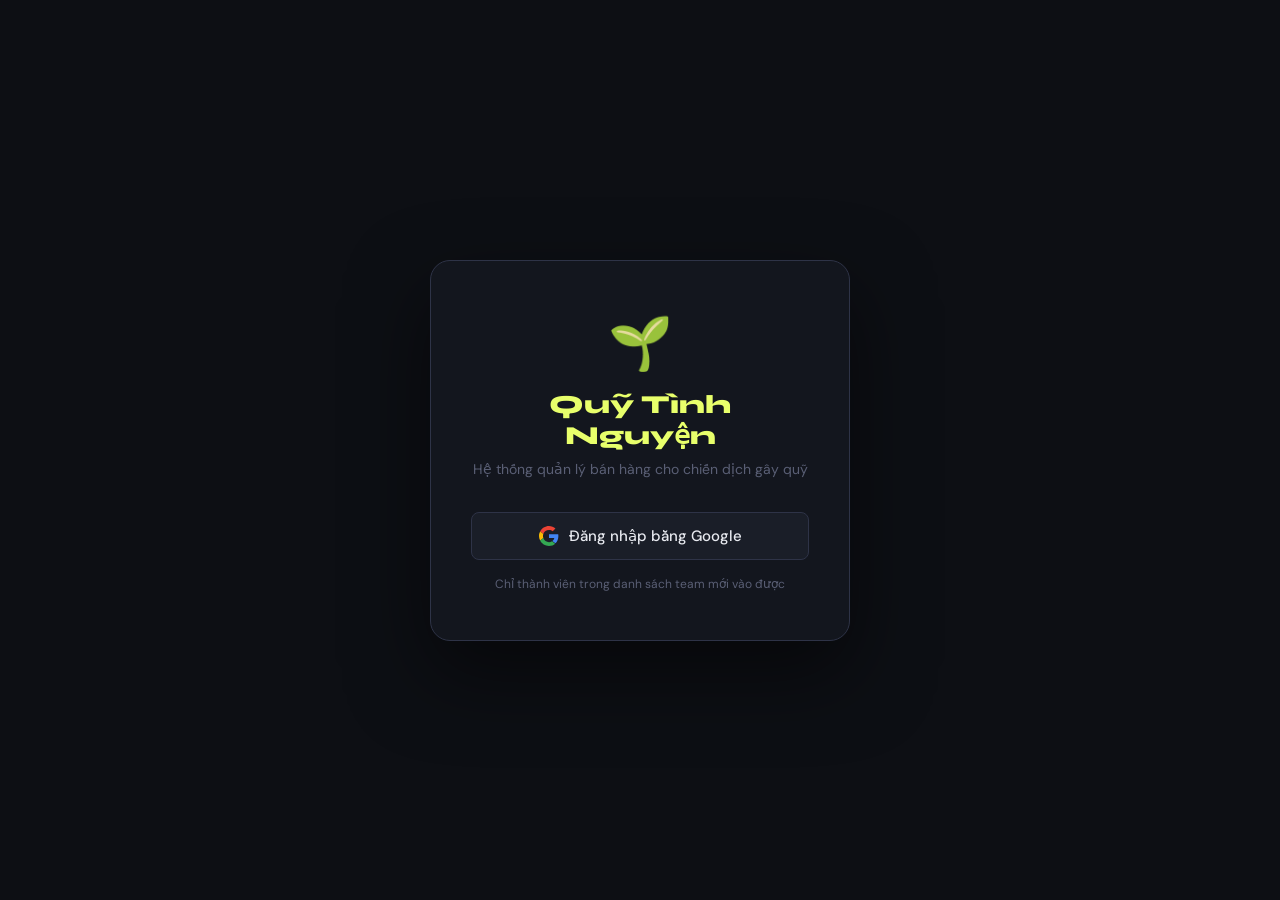
==== index.html @ 69cdc122 "Add files via upload" ====
<!DOCTYPE html>
<html lang="vi">
<head>
  <meta charset="UTF-8" />
  <meta name="viewport" content="width=device-width, initial-scale=1.0" />
  <title>Quỹ Tình Nguyện — Quản Lý Bán Hàng</title>
  <link rel="preconnect" href="https://fonts.googleapis.com" />
  <link href="https://fonts.googleapis.com/css2?family=Syne:wght@400;600;700;800&family=DM+Sans:ital,wght@0,300;0,400;0,500;1,300&display=swap" rel="stylesheet" />
  <script src="https://cdn.jsdelivr.net/npm/chart.js@4.4.0/dist/chart.umd.min.js"></script>
  <script src="https://cdnjs.cloudflare.com/ajax/libs/xlsx/0.18.5/xlsx.full.min.js"></script>

  <!-- Firebase SDKs -->
  <script type="module">
    import { initializeApp }                          from "https://www.gstatic.com/firebasejs/10.12.0/firebase-app.js";
    import { getAuth, GoogleAuthProvider, signInWithPopup, signOut, onAuthStateChanged }
                                                      from "https://www.gstatic.com/firebasejs/10.12.0/firebase-auth.js";
    import { getDatabase, ref, push, set, remove, onValue, off, get }
                                                      from "https://www.gstatic.com/firebasejs/10.12.0/firebase-database.js";
    window.__fbModules = { initializeApp, getAuth, GoogleAuthProvider, signInWithPopup, signOut, onAuthStateChanged, getDatabase, ref, push, set, remove, onValue, off, get };
  </script>

  <link rel="stylesheet" href="style.css" />
</head>
<body>

<!-- ══ LOGIN SCREEN ══════════════════════════════ -->
<div id="loginScreen" class="login-screen">
  <div class="login-card">
    <div class="login-brand">🌱</div>
    <h1 class="login-title">Quỹ Tình Nguyện</h1>
    <p class="login-sub">Hệ thống quản lý bán hàng cho chiến dịch gây quỹ</p>
    <div class="login-setup-warn" id="setupWarn" style="display:none">
      ⚠️ Chưa cấu hình Firebase. Xem file <code>app.js</code> và điền thông tin Firebase của bạn.
    </div>
    <button class="btn-google" id="loginBtn">
      <svg width="20" height="20" viewBox="0 0 48 48"><path fill="#EA4335" d="M24 9.5c3.5 0 6.5 1.2 8.9 3.2l6.6-6.6C35.4 2.5 30 0 24 0 14.6 0 6.6 5.4 2.7 13.3l7.7 6C12.3 13 17.7 9.5 24 9.5z"/><path fill="#4285F4" d="M46.5 24.5c0-1.6-.1-3.1-.4-4.5H24v8.5h12.7c-.6 3-2.3 5.5-4.8 7.2l7.5 5.8c4.4-4 7.1-10 7.1-17z"/><path fill="#FBBC05" d="M10.4 28.7A14.6 14.6 0 0 1 9.5 24c0-1.6.3-3.2.8-4.7l-7.7-6A23.9 23.9 0 0 0 0 24c0 3.9.9 7.5 2.7 10.7l7.7-6z"/><path fill="#34A853" d="M24 48c6 0 11-2 14.7-5.4l-7.5-5.8c-2 1.4-4.6 2.2-7.2 2.2-6.3 0-11.6-4.3-13.5-10l-7.7 6C6.5 42.5 14.6 48 24 48z"/></svg>
      Đăng nhập bằng Google
    </button>
    <p class="login-note">Chỉ thành viên trong danh sách team mới vào được</p>
  </div>
</div>

<!-- ══ NAME VERIFY SCREEN ════════════════════════ -->
<div id="verifyScreen" class="login-screen" style="display:none">
  <div class="login-card">
    <div class="login-brand">👋</div>
    <h1 class="login-title">Xin chào!</h1>
    <p class="login-sub" id="verifyGreet">Bạn đã đăng nhập Google thành công.<br/>Vui lòng nhập tên thành viên để xác nhận.</p>

    <div class="verify-input-wrap">
      <input type="text" id="verifyNameInput" placeholder="Nhập tên của bạn trong team..." autocomplete="off" />
      <div class="verify-error" id="verifyError" style="display:none">
        ❌ Tên không có trong danh sách. Liên hệ admin để được thêm vào!
      </div>
    </div>

    <button class="btn-primary" style="width:100%;padding:13px;font-size:15px;margin-top:4px" id="verifyBtn">
      Xác nhận →
    </button>
    <button class="btn-ghost" style="width:100%;margin-top:8px" id="verifyLogoutBtn">
      ← Đăng xuất & dùng tài khoản khác
    </button>
  </div>
</div>

<!-- ══ APP (hidden until logged in) ═════════════ -->
<div id="appShell" style="display:none">

<!-- SIDEBAR -->
<aside class="sidebar" id="sidebar">
  <div class="sidebar-brand">
    <div class="brand-icon">🌱</div>
    <div>
      <div class="brand-title">Quỹ Tình Nguyện</div>
      <div class="brand-sub">Sales Dashboard</div>
    </div>
  </div>

  <nav class="sidebar-nav">
    <a href="#" class="nav-item active" data-page="dashboard"><span class="nav-icon">◈</span> Tổng Quan</a>
    <a href="#" class="nav-item" data-page="sales"><span class="nav-icon">◉</span> Nhập Doanh Thu</a>
    <a href="#" class="nav-item" data-page="products"><span class="nav-icon">◇</span> Sản Phẩm & Giá</a>
    <a href="#" class="nav-item" data-page="history"><span class="nav-icon">◎</span> Lịch Sử Bán Hàng</a>
    <a href="#" class="nav-item" data-page="report"><span class="nav-icon">◆</span> Báo Cáo & Xuất File</a>
  </nav>

  <div class="sidebar-goal">
    <div class="goal-label">Tiến độ mục tiêu</div>
    <div class="goal-bar-wrap"><div class="goal-bar" id="goalBar"></div></div>
    <div class="goal-numbers">
      <span id="goalCurrent">0đ</span>
      <span id="goalTarget">/ Chưa đặt</span>
    </div>
    <button class="goal-set-btn" id="openGoalModal">⚙ Đặt mục tiêu</button>
  </div>

  <div class="sidebar-user" id="sidebarUser">
    <img class="user-avatar" id="userAvatar" src="" alt="" />
    <div class="user-info">
      <div class="user-name" id="userName">—</div>
      <div class="user-email" id="userEmail">—</div>
    </div>
    <button class="btn-logout" id="logoutBtn" title="Đăng xuất">⏏</button>
  </div>
</aside>

<!-- TOPBAR -->
<div class="topbar">
  <button class="menu-toggle" id="menuToggle">☰</button>
  <div class="topbar-title" id="topbarTitle">Tổng Quan</div>
  <div class="realtime-dot" id="realtimeDot" title="Đang kết nối realtime"></div>
  <div class="topbar-date" id="topbarDate"></div>
</div>

<!-- MAIN CONTENT -->
<main class="main-content">

  <!-- PAGE: DASHBOARD -->
  <div class="page active" id="page-dashboard">
    <div class="page-header">
      <h1>Tổng Quan <span class="accent">Chiến Dịch</span></h1>
      <p class="page-sub">Dữ liệu realtime — cập nhật ngay khi team nhập</p>
    </div>
    <div class="stat-grid">
      <div class="stat-card primary">
        <div class="stat-label">Tổng Doanh Thu</div>
        <div class="stat-value" id="statTotal">0đ</div>
        <div class="stat-delta" id="statTotalDelta">— hôm nay</div>
      </div>
      <div class="stat-card">
        <div class="stat-label">Số Ca Bán</div>
        <div class="stat-value" id="statSessions">0</div>
        <div class="stat-delta">ca ghi nhận</div>
      </div>
      <div class="stat-card">
        <div class="stat-label">TB / Ca</div>
        <div class="stat-value" id="statAvg">0đ</div>
        <div class="stat-delta">doanh thu trung bình</div>
      </div>
      <div class="stat-card">
        <div class="stat-label">Ngày Hoạt Động</div>
        <div class="stat-value" id="statDays">0</div>
        <div class="stat-delta">ngày có doanh thu</div>
      </div>
    </div>
    <div class="chart-row">
      <div class="chart-card wide">
        <div class="chart-title">Doanh Thu Theo Ngày</div>
        <canvas id="chartDaily" height="120"></canvas>
      </div>
      <div class="chart-card">
        <div class="chart-title">Top Sản Phẩm</div>
        <canvas id="chartProducts" height="180"></canvas>
      </div>
    </div>
    <div class="recent-card">
      <div class="chart-title">Giao Dịch Gần Đây</div>
      <table class="data-table">
        <thead><tr><th>Ngày</th><th>Ca</th><th>Sản phẩm</th><th>SL</th><th>Doanh thu</th><th>Người nhập</th></tr></thead>
        <tbody id="recentBody"></tbody>
      </table>
    </div>
  </div>

  <!-- PAGE: SALES ENTRY -->
  <div class="page" id="page-sales">
    <div class="page-header">
      <h1>Nhập <span class="accent">Doanh Thu</span></h1>
      <p class="page-sub">Ghi nhận kết quả ca bán hàng — lưu realtime lên cloud</p>
    </div>
    <div class="form-card">
      <div class="form-grid">
        <div class="form-group">
          <label>📅 Ngày bán</label>
          <input type="date" id="saleDate" />
        </div>
        <div class="form-group">
          <label>⏰ Ca bán</label>
          <select id="saleShift">
            <option value="Sáng">Sáng (6h–12h)</option>
            <option value="Trưa">Trưa (12h–17h)</option>
            <option value="Chiều">Chiều (17h–21h)</option>
            <option value="Tối">Tối (21h+)</option>
            <option value="Cả ngày">Cả ngày</option>
          </select>
        </div>
        <div class="form-group">
          <label>👤 Người nhập</label>
          <input type="text" id="salePerson" placeholder="Tên thành viên..." />
        </div>
        <div class="form-group">
          <label>📝 Ghi chú</label>
          <input type="text" id="saleNote" placeholder="Thêm ghi chú (tuỳ chọn)..." />
        </div>
      </div>
      <div class="items-section">
        <div class="items-header">
          <span>🛒 Các mặt hàng bán được</span>
          <button class="btn-add-item" id="addItemBtn">+ Thêm mặt hàng</button>
        </div>
        <div id="saleItems"></div>
      </div>
      <div class="sale-summary">
        <div class="summary-label">Tổng doanh thu ca này:</div>
        <div class="summary-value" id="saleTotalPreview">0đ</div>
      </div>
      <div class="form-actions">
        <button class="btn-secondary" id="clearSaleBtn">Xoá trắng</button>
        <button class="btn-primary" id="saveSaleBtn">☁ Lưu lên Cloud</button>
      </div>
    </div>
  </div>

  <!-- PAGE: PRODUCTS -->
  <div class="page" id="page-products">
    <div class="page-header">
      <h1>Sản Phẩm <span class="accent">& Giá</span></h1>
      <p class="page-sub">Danh mục dùng chung cho cả team</p>
    </div>
    <div class="form-card slim">
      <div class="form-grid">
        <div class="form-group">
          <label>Tên sản phẩm</label>
          <input type="text" id="prodName" placeholder="Vd: Trà sữa, Bánh mì..." />
        </div>
        <div class="form-group">
          <label>Danh mục</label>
          <select id="prodCategory">
            <option value="Đồ uống">Đồ uống</option>
            <option value="Đồ ăn">Đồ ăn</option>
            <option value="Bánh">Bánh</option>
            <option value="Khác">Khác</option>
          </select>
        </div>
        <div class="form-group">
          <label>Đơn giá (đ)</label>
          <input type="number" id="prodPrice" placeholder="Vd: 25000" min="0" />
        </div>
        <div class="form-group" style="display:flex;align-items:flex-end;">
          <button class="btn-primary full" id="addProductBtn">+ Thêm sản phẩm</button>
        </div>
      </div>
    </div>
    <div class="products-grid" id="productsGrid"></div>
  </div>

  <!-- PAGE: HISTORY -->
  <div class="page" id="page-history">
    <div class="page-header">
      <h1>Lịch Sử <span class="accent">Bán Hàng</span></h1>
      <p class="page-sub">Toàn bộ các ca đã ghi nhận</p>
    </div>
    <div class="filter-bar">
      <input type="date" id="filterFrom" />
      <span>đến</span>
      <input type="date" id="filterTo" />
      <select id="filterShift">
        <option value="">Tất cả ca</option>
        <option value="Sáng">Sáng</option>
        <option value="Trưa">Trưa</option>
        <option value="Chiều">Chiều</option>
        <option value="Tối">Tối</option>
        <option value="Cả ngày">Cả ngày</option>
      </select>
      <button class="btn-secondary" id="filterBtn">🔍 Lọc</button>
      <button class="btn-ghost" id="clearFilterBtn">Xoá lọc</button>
    </div>
    <div class="history-list" id="historyList"></div>
  </div>

  <!-- PAGE: REPORT -->
  <div class="page" id="page-report">
    <div class="page-header">
      <h1>Báo Cáo <span class="accent">& Xuất File</span></h1>
      <p class="page-sub">Tổng kết chiến dịch và xuất dữ liệu</p>
    </div>
    <div class="report-grid">
      <div class="report-card">
        <div class="report-icon">📊</div>
        <div class="report-title">Xuất Excel</div>
        <div class="report-desc">Toàn bộ dữ liệu bán hàng ra file .xlsx</div>
        <button class="btn-primary full" id="exportExcelBtn">⬇ Xuất Excel</button>
      </div>
      <div class="report-card">
        <div class="report-icon">📋</div>
        <div class="report-title">Xuất CSV</div>
        <div class="report-desc">File CSV mở được bằng mọi phần mềm bảng tính</div>
        <button class="btn-secondary full" id="exportCsvBtn">⬇ Xuất CSV</button>
      </div>
      <div class="report-card">
        <div class="report-icon">🗑</div>
        <div class="report-title">Xoá dữ liệu</div>
        <div class="report-desc">Xoá toàn bộ lịch sử bán hàng (không thể hoàn tác)</div>
        <button class="btn-danger full" id="clearAllBtn">Xoá tất cả</button>
      </div>
    </div>
    <div class="summary-table-card">
      <div class="chart-title">Tổng Kết Theo Ngày</div>
      <table class="data-table">
        <thead><tr><th>Ngày</th><th>Số ca</th><th>Tổng doanh thu</th><th>TB/ca</th></tr></thead>
        <tbody id="summaryBody"></tbody>
      </table>
    </div>
  </div>

</main>
</div><!-- /#appShell -->

<!-- MODAL: SET GOAL -->
<div class="modal-overlay" id="goalModal">
  <div class="modal">
    <div class="modal-title">⚙ Đặt Mục Tiêu Gây Quỹ</div>
    <div class="form-group">
      <label>Số tiền mục tiêu (đ)</label>
      <input type="number" id="goalInput" placeholder="Vd: 5000000" min="0" />
    </div>
    <div class="modal-actions">
      <button class="btn-secondary" id="closeGoalModal">Huỷ</button>
      <button class="btn-primary" id="saveGoalBtn">Lưu mục tiêu</button>
    </div>
  </div>
</div>

<!-- TOAST -->
<div class="toast" id="toast"></div>

<script type="module" src="app.js"></script>
</body>
</html>
---- style.css ----
/* ===== RESET & VARS ===== */
*, *::before, *::after { box-sizing: border-box; margin: 0; padding: 0; }

:root {
  --bg: #0d0f14;
  --bg2: #13161e;
  --bg3: #1a1e28;
  --border: #252836;
  --border2: #2e3347;
  --text: #e8eaf0;
  --text2: #8b90a8;
  --text3: #5a5f75;
  --accent: #e8ff6b;
  --accent2: #b5cc40;
  --accent-dim: rgba(232,255,107,0.12);
  --red: #ff5c5c;
  --green: #5cff9d;
  --blue: #5cb8ff;
  --sidebar-w: 260px;
  --topbar-h: 60px;
  --radius: 14px;
  --radius-sm: 8px;
  --shadow: 0 4px 24px rgba(0,0,0,0.4);
}

html { scroll-behavior: smooth; }
body {
  font-family: 'DM Sans', sans-serif;
  background: var(--bg);
  color: var(--text);
  min-height: 100vh;
  display: flex;
  overflow-x: hidden;
}

/* ===== SIDEBAR ===== */
.sidebar {
  width: var(--sidebar-w);
  background: var(--bg2);
  border-right: 1px solid var(--border);
  display: flex;
  flex-direction: column;
  padding: 24px 16px;
  position: fixed;
  top: 0; left: 0; bottom: 0;
  z-index: 100;
  transition: transform 0.3s cubic-bezier(.4,0,.2,1);
  gap: 8px;
}

.sidebar-brand {
  display: flex;
  align-items: center;
  gap: 12px;
  padding: 8px 8px 20px;
  border-bottom: 1px solid var(--border);
  margin-bottom: 8px;
}
.brand-icon { font-size: 28px; }
.brand-title {
  font-family: 'Syne', sans-serif;
  font-weight: 800;
  font-size: 15px;
  color: var(--accent);
  line-height: 1.2;
}
.brand-sub { font-size: 11px; color: var(--text3); text-transform: uppercase; letter-spacing: 1px; }

.sidebar-nav { display: flex; flex-direction: column; gap: 4px; flex: 1; }

.nav-item {
  display: flex;
  align-items: center;
  gap: 10px;
  padding: 10px 14px;
  border-radius: var(--radius-sm);
  text-decoration: none;
  color: var(--text2);
  font-size: 14px;
  font-weight: 500;
  transition: all 0.2s;
  cursor: pointer;
}
.nav-item:hover { background: var(--bg3); color: var(--text); }
.nav-item.active {
  background: var(--accent-dim);
  color: var(--accent);
  border: 1px solid rgba(232,255,107,0.2);
}
.nav-icon { font-size: 16px; width: 20px; text-align: center; }

.sidebar-goal {
  padding: 16px;
  background: var(--bg3);
  border-radius: var(--radius);
  border: 1px solid var(--border);
  margin-top: auto;
}
.goal-label { font-size: 11px; color: var(--text3); text-transform: uppercase; letter-spacing: 1px; margin-bottom: 10px; }
.goal-bar-wrap {
  height: 6px;
  background: var(--border2);
  border-radius: 99px;
  overflow: hidden;
  margin-bottom: 8px;
}
.goal-bar {
  height: 100%;
  background: linear-gradient(90deg, var(--accent2), var(--accent));
  border-radius: 99px;
  width: 0%;
  transition: width 0.6s cubic-bezier(.4,0,.2,1);
}
.goal-numbers { display: flex; justify-content: space-between; font-size: 12px; margin-bottom: 10px; }
#goalCurrent { color: var(--accent); font-weight: 600; }
#goalTarget { color: var(--text3); }
.goal-set-btn {
  width: 100%;
  background: transparent;
  border: 1px solid var(--border2);
  color: var(--text2);
  border-radius: var(--radius-sm);
  padding: 7px;
  font-size: 12px;
  cursor: pointer;
  transition: all 0.2s;
  font-family: 'DM Sans', sans-serif;
}
.goal-set-btn:hover { border-color: var(--accent); color: var(--accent); }

/* ===== TOPBAR ===== */
.topbar {
  position: fixed;
  top: 0;
  left: var(--sidebar-w);
  right: 0;
  height: var(--topbar-h);
  background: var(--bg2);
  border-bottom: 1px solid var(--border);
  display: flex;
  align-items: center;
  padding: 0 28px;
  z-index: 90;
  gap: 16px;
}
.menu-toggle {
  display: none;
  background: none;
  border: none;
  color: var(--text2);
  font-size: 20px;
  cursor: pointer;
}
.topbar-title {
  font-family: 'Syne', sans-serif;
  font-weight: 700;
  font-size: 16px;
  color: var(--text);
  flex: 1;
}
.topbar-date { font-size: 13px; color: var(--text3); }

/* ===== MAIN ===== */
.main-content {
  margin-left: var(--sidebar-w);
  margin-top: var(--topbar-h);
  flex: 1;
  padding: 32px 28px;
  min-height: calc(100vh - var(--topbar-h));
}

/* ===== PAGE ===== */
.page { display: none; animation: fadeUp 0.35s ease; }
.page.active { display: block; }
@keyframes fadeUp {
  from { opacity: 0; transform: translateY(16px); }
  to { opacity: 1; transform: translateY(0); }
}

.page-header { margin-bottom: 28px; }
.page-header h1 {
  font-family: 'Syne', sans-serif;
  font-size: 28px;
  font-weight: 800;
  color: var(--text);
  line-height: 1.2;
}
.accent { color: var(--accent); }
.page-sub { color: var(--text3); font-size: 14px; margin-top: 4px; }

/* ===== STAT GRID ===== */
.stat-grid {
  display: grid;
  grid-template-columns: repeat(auto-fit, minmax(200px, 1fr));
  gap: 16px;
  margin-bottom: 24px;
}
.stat-card {
  background: var(--bg2);
  border: 1px solid var(--border);
  border-radius: var(--radius);
  padding: 22px 20px;
  transition: border-color 0.2s;
}
.stat-card:hover { border-color: var(--border2); }
.stat-card.primary {
  background: var(--accent-dim);
  border-color: rgba(232,255,107,0.25);
}
.stat-label { font-size: 12px; color: var(--text3); text-transform: uppercase; letter-spacing: 1px; margin-bottom: 8px; }
.stat-value {
  font-family: 'Syne', sans-serif;
  font-size: 26px;
  font-weight: 800;
  color: var(--text);
  margin-bottom: 4px;
}
.stat-card.primary .stat-value { color: var(--accent); }
.stat-delta { font-size: 12px; color: var(--text3); }

/* ===== CHARTS ===== */
.chart-row {
  display: grid;
  grid-template-columns: 1fr 340px;
  gap: 16px;
  margin-bottom: 24px;
}
.chart-card {
  background: var(--bg2);
  border: 1px solid var(--border);
  border-radius: var(--radius);
  padding: 20px;
}
.chart-card.wide { }
.chart-title {
  font-family: 'Syne', sans-serif;
  font-weight: 700;
  font-size: 14px;
  color: var(--text);
  margin-bottom: 16px;
  text-transform: uppercase;
  letter-spacing: 0.5px;
}

/* ===== TABLES ===== */
.data-table { width: 100%; border-collapse: collapse; font-size: 13px; }
.data-table th {
  text-align: left;
  padding: 10px 12px;
  color: var(--text3);
  font-size: 11px;
  text-transform: uppercase;
  letter-spacing: 1px;
  border-bottom: 1px solid var(--border);
  font-weight: 500;
}
.data-table td {
  padding: 12px 12px;
  border-bottom: 1px solid var(--border);
  color: var(--text2);
  vertical-align: middle;
}
.data-table tr:last-child td { border-bottom: none; }
.data-table tr:hover td { background: var(--bg3); }

.recent-card {
  background: var(--bg2);
  border: 1px solid var(--border);
  border-radius: var(--radius);
  padding: 20px;
  overflow-x: auto;
}

/* ===== FORM CARD ===== */
.form-card {
  background: var(--bg2);
  border: 1px solid var(--border);
  border-radius: var(--radius);
  padding: 28px;
  margin-bottom: 24px;
}
.form-card.slim { margin-bottom: 24px; }
.form-grid {
  display: grid;
  grid-template-columns: repeat(auto-fit, minmax(200px, 1fr));
  gap: 18px;
  margin-bottom: 24px;
}
.form-group { display: flex; flex-direction: column; gap: 7px; }
.form-group label { font-size: 12px; color: var(--text3); text-transform: uppercase; letter-spacing: 1px; font-weight: 500; }

input[type="text"],
input[type="number"],
input[type="date"],
select {
  background: var(--bg3);
  border: 1px solid var(--border2);
  border-radius: var(--radius-sm);
  color: var(--text);
  padding: 10px 14px;
  font-family: 'DM Sans', sans-serif;
  font-size: 14px;
  outline: none;
  transition: border-color 0.2s;
  width: 100%;
}
input:focus, select:focus { border-color: var(--accent); }
input::placeholder { color: var(--text3); }
select option { background: var(--bg3); }

/* ===== SALE ITEMS ===== */
.items-section { margin-bottom: 20px; }
.items-header {
  display: flex;
  justify-content: space-between;
  align-items: center;
  margin-bottom: 14px;
  font-size: 14px;
  color: var(--text2);
  font-weight: 500;
}
.btn-add-item {
  background: var(--accent-dim);
  border: 1px solid rgba(232,255,107,0.3);
  color: var(--accent);
  border-radius: var(--radius-sm);
  padding: 7px 14px;
  font-size: 13px;
  cursor: pointer;
  font-family: 'DM Sans', sans-serif;
  transition: all 0.2s;
}
.btn-add-item:hover { background: rgba(232,255,107,0.2); }

.sale-item {
  display: grid;
  grid-template-columns: 2fr 1fr 1fr auto;
  gap: 10px;
  margin-bottom: 10px;
  align-items: center;
  animation: fadeUp 0.2s ease;
}
.item-subtotal {
  font-size: 13px;
  color: var(--accent);
  font-weight: 600;
  text-align: right;
  min-width: 90px;
}
.btn-remove {
  background: rgba(255,92,92,0.1);
  border: 1px solid rgba(255,92,92,0.2);
  color: var(--red);
  width: 32px; height: 32px;
  border-radius: var(--radius-sm);
  cursor: pointer;
  font-size: 14px;
  transition: all 0.2s;
  display: flex; align-items: center; justify-content: center;
}
.btn-remove:hover { background: rgba(255,92,92,0.2); }

.sale-summary {
  display: flex;
  justify-content: space-between;
  align-items: center;
  padding: 16px 20px;
  background: var(--bg3);
  border-radius: var(--radius-sm);
  border: 1px solid var(--border2);
  margin-bottom: 20px;
}
.summary-label { font-size: 14px; color: var(--text2); }
.summary-value {
  font-family: 'Syne', sans-serif;
  font-size: 22px;
  font-weight: 800;
  color: var(--accent);
}

.form-actions { display: flex; gap: 12px; justify-content: flex-end; }

/* ===== BUTTONS ===== */
.btn-primary {
  background: var(--accent);
  color: #0d0f14;
  border: none;
  border-radius: var(--radius-sm);
  padding: 11px 22px;
  font-family: 'Syne', sans-serif;
  font-weight: 700;
  font-size: 14px;
  cursor: pointer;
  transition: all 0.2s;
}
.btn-primary:hover { background: var(--accent2); transform: translateY(-1px); }
.btn-primary.full { width: 100%; }

.btn-secondary {
  background: transparent;
  color: var(--text2);
  border: 1px solid var(--border2);
  border-radius: var(--radius-sm);
  padding: 11px 22px;
  font-family: 'DM Sans', sans-serif;
  font-weight: 500;
  font-size: 14px;
  cursor: pointer;
  transition: all 0.2s;
}
.btn-secondary:hover { border-color: var(--text2); color: var(--text); }
.btn-secondary.full { width: 100%; }

.btn-ghost {
  background: transparent;
  color: var(--text3);
  border: none;
  padding: 11px 14px;
  font-family: 'DM Sans', sans-serif;
  font-size: 13px;
  cursor: pointer;
  transition: color 0.2s;
}
.btn-ghost:hover { color: var(--text2); }

.btn-danger {
  background: rgba(255,92,92,0.12);
  color: var(--red);
  border: 1px solid rgba(255,92,92,0.25);
  border-radius: var(--radius-sm);
  padding: 11px 22px;
  font-family: 'DM Sans', sans-serif;
  font-weight: 500;
  font-size: 14px;
  cursor: pointer;
  transition: all 0.2s;
}
.btn-danger:hover { background: rgba(255,92,92,0.22); }
.btn-danger.full { width: 100%; }

/* ===== PRODUCTS GRID ===== */
.products-grid {
  display: grid;
  grid-template-columns: repeat(auto-fill, minmax(200px, 1fr));
  gap: 14px;
}
.product-card {
  background: var(--bg2);
  border: 1px solid var(--border);
  border-radius: var(--radius);
  padding: 18px;
  position: relative;
  transition: border-color 0.2s;
  animation: fadeUp 0.25s ease;
}
.product-card:hover { border-color: var(--border2); }
.prod-category {
  font-size: 10px;
  color: var(--text3);
  text-transform: uppercase;
  letter-spacing: 1px;
  margin-bottom: 8px;
}
.prod-name { font-family: 'Syne', sans-serif; font-size: 15px; font-weight: 700; color: var(--text); margin-bottom: 8px; }
.prod-price { font-size: 18px; font-weight: 600; color: var(--accent); }
.prod-del {
  position: absolute;
  top: 12px; right: 12px;
  background: none;
  border: none;
  color: var(--text3);
  cursor: pointer;
  font-size: 16px;
  transition: color 0.2s;
}
.prod-del:hover { color: var(--red); }

/* ===== FILTER BAR ===== */
.filter-bar {
  display: flex;
  align-items: center;
  gap: 10px;
  flex-wrap: wrap;
  margin-bottom: 20px;
  padding: 16px 20px;
  background: var(--bg2);
  border: 1px solid var(--border);
  border-radius: var(--radius);
}
.filter-bar span { color: var(--text3); font-size: 13px; }
.filter-bar input, .filter-bar select { width: auto; max-width: 160px; }

/* ===== HISTORY LIST ===== */
.history-list { display: flex; flex-direction: column; gap: 12px; }
.history-card {
  background: var(--bg2);
  border: 1px solid var(--border);
  border-radius: var(--radius);
  padding: 18px 20px;
  animation: fadeUp 0.25s ease;
}
.history-head {
  display: flex;
  justify-content: space-between;
  align-items: center;
  margin-bottom: 10px;
}
.history-meta { display: flex; gap: 12px; align-items: center; }
.history-date { font-family: 'Syne', sans-serif; font-weight: 700; font-size: 15px; color: var(--text); }
.history-shift {
  background: var(--bg3);
  border: 1px solid var(--border2);
  border-radius: 99px;
  padding: 3px 10px;
  font-size: 12px;
  color: var(--text2);
}
.history-person { font-size: 12px; color: var(--text3); }
.history-total { font-family: 'Syne', sans-serif; font-size: 18px; font-weight: 800; color: var(--accent); }
.history-items { display: flex; flex-wrap: wrap; gap: 8px; }
.history-item-tag {
  background: var(--bg3);
  border-radius: var(--radius-sm);
  padding: 5px 10px;
  font-size: 12px;
  color: var(--text2);
}
.history-note { margin-top: 10px; font-size: 12px; color: var(--text3); font-style: italic; }
.history-actions { display: flex; justify-content: flex-end; margin-top: 12px; }
.btn-del-history {
  background: none;
  border: none;
  color: var(--text3);
  font-size: 13px;
  cursor: pointer;
  transition: color 0.2s;
}
.btn-del-history:hover { color: var(--red); }

/* ===== REPORT ===== */
.report-grid {
  display: grid;
  grid-template-columns: repeat(auto-fit, minmax(220px, 1fr));
  gap: 16px;
  margin-bottom: 28px;
}
.report-card {
  background: var(--bg2);
  border: 1px solid var(--border);
  border-radius: var(--radius);
  padding: 24px;
  display: flex;
  flex-direction: column;
  gap: 10px;
}
.report-icon { font-size: 28px; }
.report-title { font-family: 'Syne', sans-serif; font-weight: 700; font-size: 15px; }
.report-desc { font-size: 13px; color: var(--text3); flex: 1; }
.summary-table-card {
  background: var(--bg2);
  border: 1px solid var(--border);
  border-radius: var(--radius);
  padding: 20px;
  overflow-x: auto;
}

/* ===== MODAL ===== */
.modal-overlay {
  position: fixed;
  inset: 0;
  background: rgba(0,0,0,0.7);
  display: none;
  align-items: center;
  justify-content: center;
  z-index: 1000;
  backdrop-filter: blur(4px);
}
.modal-overlay.open { display: flex; }
.modal {
  background: var(--bg2);
  border: 1px solid var(--border2);
  border-radius: var(--radius);
  padding: 28px;
  width: 380px;
  max-width: 90vw;
  animation: fadeUp 0.25s ease;
}
.modal-title {
  font-family: 'Syne', sans-serif;
  font-weight: 800;
  font-size: 18px;
  margin-bottom: 20px;
}
.modal-actions { display: flex; gap: 10px; justify-content: flex-end; margin-top: 20px; }

/* ===== TOAST ===== */
.toast {
  position: fixed;
  bottom: 28px; right: 28px;
  background: var(--bg3);
  border: 1px solid var(--border2);
  border-left: 3px solid var(--accent);
  color: var(--text);
  padding: 12px 18px;
  border-radius: var(--radius-sm);
  font-size: 14px;
  z-index: 2000;
  transform: translateY(80px);
  opacity: 0;
  transition: all 0.3s cubic-bezier(.4,0,.2,1);
  pointer-events: none;
}
.toast.show { transform: translateY(0); opacity: 1; }
.toast.error { border-left-color: var(--red); }
.toast.success { border-left-color: var(--green); }

/* ===== EMPTY STATE ===== */
.empty-state {
  text-align: center;
  padding: 48px 24px;
  color: var(--text3);
}
.empty-state .empty-icon { font-size: 40px; margin-bottom: 12px; }
.empty-state p { font-size: 14px; }

/* ===== MONEY BADGE ===== */
.badge-green { color: var(--green); font-weight: 600; }
.badge-accent { color: var(--accent); font-weight: 600; }

/* ===== RESPONSIVE ===== */
@media (max-width: 900px) {
  .chart-row { grid-template-columns: 1fr; }
}

@media (max-width: 700px) {
  .sidebar {
    transform: translateX(-100%);
  }
  .sidebar.open {
    transform: translateX(0);
    box-shadow: 4px 0 40px rgba(0,0,0,0.5);
  }
  .topbar { left: 0; }
  .menu-toggle { display: block; }
  .main-content { margin-left: 0; padding: 20px 16px; }
  .stat-grid { grid-template-columns: 1fr 1fr; }
  .sale-item { grid-template-columns: 1fr 1fr; }
  .item-subtotal { display: none; }
  .form-actions { flex-direction: column; }
  .filter-bar { flex-direction: column; align-items: flex-start; }
  .filter-bar input, .filter-bar select { max-width: 100%; width: 100%; }
}

/* ══ FIREBASE / AUTH ADDITIONS ══════════════════ */

/* Login Screen */
.login-screen {
  position: fixed; inset: 0;
  background: var(--bg);
  display: flex; align-items: center; justify-content: center;
  z-index: 9999;
}
.login-card {
  background: var(--bg2);
  border: 1px solid var(--border2);
  border-radius: 20px;
  padding: 48px 40px;
  width: 420px; max-width: 92vw;
  text-align: center;
  animation: fadeUp 0.4s ease;
  box-shadow: 0 32px 80px rgba(0,0,0,0.5);
}
.login-brand { font-size: 52px; margin-bottom: 12px; }
.login-title {
  font-family: 'Syne', sans-serif; font-size: 26px; font-weight: 800;
  color: var(--accent); margin-bottom: 8px;
}
.login-sub { font-size: 14px; color: var(--text3); margin-bottom: 32px; line-height: 1.5; }
.login-setup-warn {
  background: rgba(255,92,92,0.1); border: 1px solid rgba(255,92,92,0.3);
  border-radius: var(--radius-sm); padding: 12px 14px;
  font-size: 13px; color: var(--red); margin-bottom: 20px; text-align: left;
}
.login-setup-warn code { background: rgba(255,92,92,0.15); padding: 1px 5px; border-radius: 4px; }
.btn-google {
  display: flex; align-items: center; justify-content: center; gap: 10px;
  width: 100%; padding: 13px 20px;
  background: var(--bg3); border: 1px solid var(--border2);
  border-radius: var(--radius-sm); color: var(--text);
  font-family: 'DM Sans', sans-serif; font-size: 15px; font-weight: 500;
  cursor: pointer; transition: all 0.2s;
}
.btn-google:hover { border-color: #4285F4; background: rgba(66,133,244,0.08); }
.login-note { font-size: 12px; color: var(--text3); margin-top: 16px; }

/* Verify screen */
.verify-input-wrap { margin: 20px 0 12px; }
.verify-input-wrap input {
  width: 100%; padding: 13px 16px;
  background: var(--bg3); border: 1px solid var(--border2);
  border-radius: var(--radius-sm); color: var(--text);
  font-family: 'DM Sans', sans-serif; font-size: 15px;
  outline: none; transition: border-color 0.2s; text-align: center;
}
.verify-input-wrap input:focus { border-color: var(--accent); }
.verify-input-wrap input::placeholder { color: var(--text3); }
.verify-error {
  margin-top: 10px; padding: 10px 14px;
  background: rgba(255,92,92,0.1); border: 1px solid rgba(255,92,92,0.25);
  border-radius: var(--radius-sm); font-size: 13px; color: var(--red);
  text-align: left;
}

/* Realtime dot */
.realtime-dot {
  width: 8px; height: 8px; border-radius: 50%;
  background: var(--green);
  box-shadow: 0 0 6px var(--green);
  animation: pulse 2s infinite;
  flex-shrink: 0;
}
.realtime-dot.offline { background: var(--red); box-shadow: 0 0 6px var(--red); animation: none; }
@keyframes pulse {
  0%,100% { opacity: 1; } 50% { opacity: 0.4; }
}

/* Sidebar user */
.sidebar-user {
  display: flex; align-items: center; gap: 10px;
  padding: 12px; background: var(--bg3);
  border: 1px solid var(--border); border-radius: var(--radius);
  margin-top: 8px;
}
.user-avatar { width: 34px; height: 34px; border-radius: 50%; object-fit: cover; flex-shrink: 0; }
.user-info { flex: 1; min-width: 0; }
.user-name { font-size: 13px; font-weight: 600; color: var(--text); white-space: nowrap; overflow: hidden; text-overflow: ellipsis; }
.user-email { font-size: 11px; color: var(--text3); white-space: nowrap; overflow: hidden; text-overflow: ellipsis; }
.btn-logout {
  background: none; border: none; color: var(--text3);
  font-size: 16px; cursor: pointer; flex-shrink: 0; transition: color 0.2s;
}
.btn-logout:hover { color: var(--red); }

/* Loading spinner overlay */
.loading-overlay {
  position: fixed; inset: 0; background: var(--bg);
  display: flex; align-items: center; justify-content: center;
  z-index: 9998; flex-direction: column; gap: 16px;
}
.spinner {
  width: 36px; height: 36px;
  border: 3px solid var(--border2);
  border-top-color: var(--accent);
  border-radius: 50%;
  animation: spin 0.7s linear infinite;
}
@keyframes spin { to { transform: rotate(360deg); } }
.loading-text { color: var(--text3); font-size: 14px; }
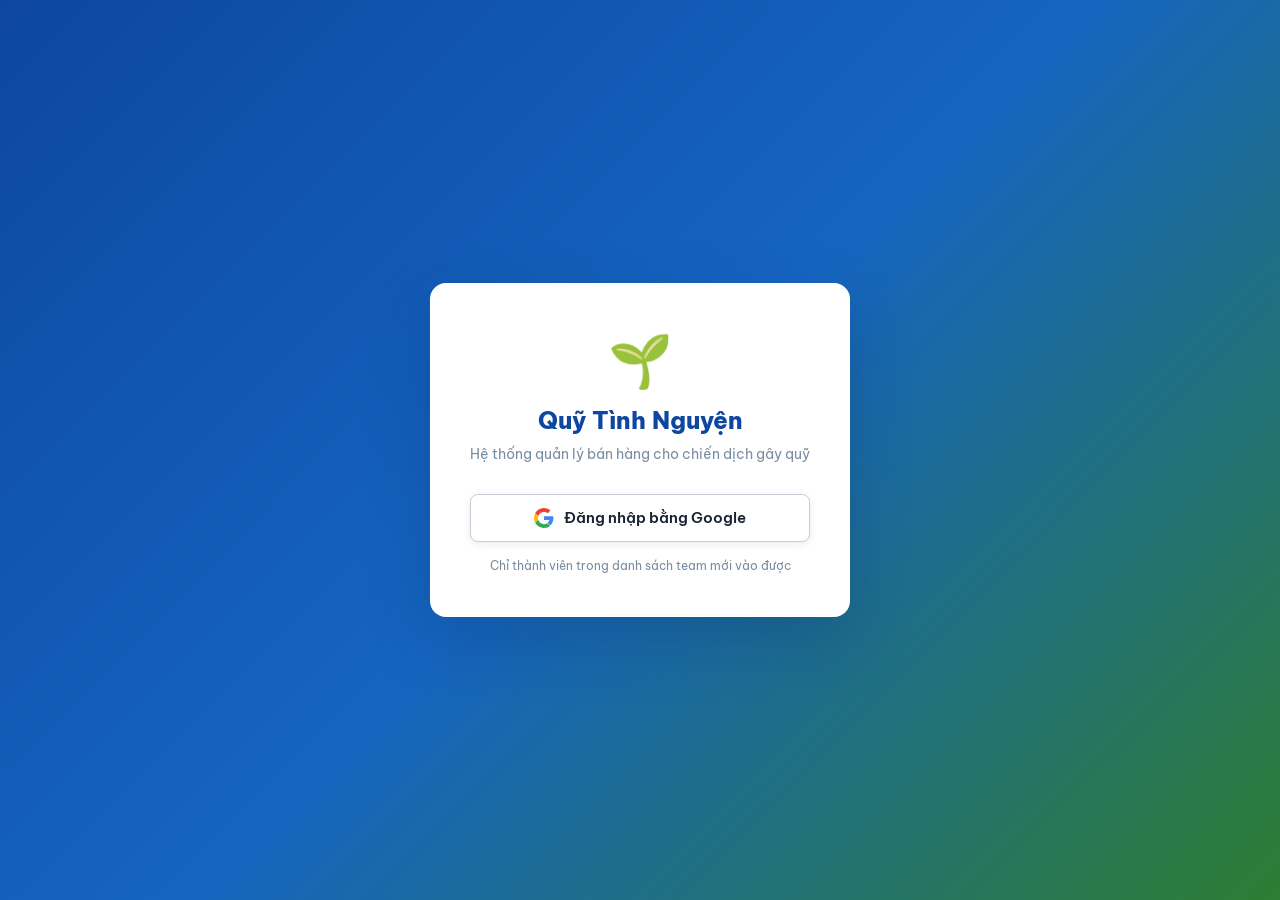
==== commit a7b5e9d2: "Update index.html" ====
--- a/index.html
+++ b/index.html
@@ -3,9 +3,10 @@
 <head>
   <meta charset="UTF-8" />
   <meta name="viewport" content="width=device-width, initial-scale=1.0" />
-  <title>Quỹ Tình Nguyện — Quản Lý Bán Hàng</title>
+  <title>Chương trình gây quỹ — Quản Lý Bán Hàng</title>
   <link rel="preconnect" href="https://fonts.googleapis.com" />
-  <link href="https://fonts.googleapis.com/css2?family=Syne:wght@400;600;700;800&family=DM+Sans:ital,wght@0,300;0,400;0,500;1,300&display=swap" rel="stylesheet" />
+  <link rel="preconnect" href="https://fonts.gstatic.com" crossorigin />
+  <link href="https://fonts.googleapis.com/css2?family=Be+Vietnam+Pro:wght@400;500;600;700;800&display=swap" rel="stylesheet" />
   <script src="https://cdn.jsdelivr.net/npm/chart.js@4.4.0/dist/chart.umd.min.js"></script>
   <script src="https://cdnjs.cloudflare.com/ajax/libs/xlsx/0.18.5/xlsx.full.min.js"></script>
 
--- a/style.css
+++ b/style.css
@@ -2,30 +2,45 @@
 *, *::before, *::after { box-sizing: border-box; margin: 0; padding: 0; }
 
 :root {
-  --bg: #0d0f14;
-  --bg2: #13161e;
-  --bg3: #1a1e28;
-  --border: #252836;
-  --border2: #2e3347;
-  --text: #e8eaf0;
-  --text2: #8b90a8;
-  --text3: #5a5f75;
-  --accent: #e8ff6b;
-  --accent2: #b5cc40;
-  --accent-dim: rgba(232,255,107,0.12);
-  --red: #ff5c5c;
-  --green: #5cff9d;
-  --blue: #5cb8ff;
-  --sidebar-w: 260px;
-  --topbar-h: 60px;
-  --radius: 14px;
+  /* Màu chủ đạo — xanh tình nguyện */
+  --xanh-dam:    #0D47A1;   /* xanh dương đậm */
+  --xanh-vua:    #1565C0;   /* xanh dương chủ */
+  --xanh-nhat:   #1976D2;   /* xanh dương nhạt */
+  --xanh-la:     #2E7D32;   /* xanh lá đậm */
+  --xanh-la2:    #388E3C;   /* xanh lá vừa */
+  --xanh-la3:    #43A047;   /* xanh lá nhạt hơn */
+  --xanh-la-dim: #E8F5E9;   /* xanh lá nền */
+  --xanh-dim:    #E3F2FD;   /* xanh dương nền */
+
+  /* Nền & border */
+  --bg:     #F5F7FA;
+  --bg2:    #FFFFFF;
+  --bg3:    #EEF2F7;
+  --border: #DDE3ED;
+  --border2:#C5CDD9;
+
+  /* Chữ */
+  --text:   #1A2332;
+  --text2:  #3D5066;
+  --text3:  #7A8CA0;
+
+  /* Màu phụ */
+  --red:    #C62828;
+  --green:  #2E7D32;
+  --accent: var(--xanh-la);
+  --accent2: var(--xanh-vua);
+
+  --sidebar-w: 264px;
+  --topbar-h:  60px;
+  --radius:    12px;
   --radius-sm: 8px;
-  --shadow: 0 4px 24px rgba(0,0,0,0.4);
+  --shadow:    0 2px 12px rgba(13,71,161,0.08);
+  --shadow-md: 0 4px 20px rgba(13,71,161,0.12);
 }
 
 html { scroll-behavior: smooth; }
 body {
-  font-family: 'DM Sans', sans-serif;
+  font-family: 'Be Vietnam Pro', 'Nunito', sans-serif;
   background: var(--bg);
   color: var(--text);
   min-height: 100vh;
@@ -36,16 +51,15 @@
 /* ===== SIDEBAR ===== */
 .sidebar {
   width: var(--sidebar-w);
-  background: var(--bg2);
-  border-right: 1px solid var(--border);
+  background: var(--xanh-dam);
   display: flex;
   flex-direction: column;
-  padding: 24px 16px;
+  padding: 24px 14px;
   position: fixed;
   top: 0; left: 0; bottom: 0;
   z-index: 100;
   transition: transform 0.3s cubic-bezier(.4,0,.2,1);
-  gap: 8px;
+  gap: 6px;
 }
 
 .sidebar-brand {
@@ -53,20 +67,27 @@
   align-items: center;
   gap: 12px;
   padding: 8px 8px 20px;
-  border-bottom: 1px solid var(--border);
+  border-bottom: 1px solid rgba(255,255,255,0.15);
   margin-bottom: 8px;
 }
 .brand-icon { font-size: 28px; }
 .brand-title {
-  font-family: 'Syne', sans-serif;
+  font-family: 'Be Vietnam Pro', sans-serif;
   font-weight: 800;
-  font-size: 15px;
-  color: var(--accent);
+  font-size: 14px;
+  color: #FFFFFF;
   line-height: 1.2;
-}
-.brand-sub { font-size: 11px; color: var(--text3); text-transform: uppercase; letter-spacing: 1px; }
-
-.sidebar-nav { display: flex; flex-direction: column; gap: 4px; flex: 1; }
+  letter-spacing: 0.2px;
+}
+.brand-sub {
+  font-size: 10px;
+  color: rgba(255,255,255,0.55);
+  text-transform: uppercase;
+  letter-spacing: 1.5px;
+  margin-top: 2px;
+}
+
+.sidebar-nav { display: flex; flex-direction: column; gap: 3px; flex: 1; }
 
 .nav-item {
   display: flex;
@@ -75,65 +96,76 @@
   padding: 10px 14px;
   border-radius: var(--radius-sm);
   text-decoration: none;
-  color: var(--text2);
+  color: rgba(255,255,255,0.7);
   font-size: 14px;
   font-weight: 500;
-  transition: all 0.2s;
-  cursor: pointer;
-}
-.nav-item:hover { background: var(--bg3); color: var(--text); }
+  transition: all 0.18s;
+  cursor: pointer;
+}
+.nav-item:hover { background: rgba(255,255,255,0.1); color: #fff; }
 .nav-item.active {
-  background: var(--accent-dim);
-  color: var(--accent);
-  border: 1px solid rgba(232,255,107,0.2);
-}
-.nav-icon { font-size: 16px; width: 20px; text-align: center; }
+  background: rgba(255,255,255,0.18);
+  color: #FFFFFF;
+  font-weight: 700;
+}
+.nav-icon { font-size: 16px; width: 20px; text-align: center; opacity: 0.85; }
 
 .sidebar-goal {
-  padding: 16px;
-  background: var(--bg3);
-  border-radius: var(--radius);
-  border: 1px solid var(--border);
+  padding: 14px;
+  background: rgba(255,255,255,0.1);
+  border-radius: var(--radius);
+  border: 1px solid rgba(255,255,255,0.15);
   margin-top: auto;
 }
-.goal-label { font-size: 11px; color: var(--text3); text-transform: uppercase; letter-spacing: 1px; margin-bottom: 10px; }
+.goal-label {
+  font-size: 10px;
+  color: rgba(255,255,255,0.6);
+  text-transform: uppercase;
+  letter-spacing: 1.2px;
+  margin-bottom: 10px;
+  font-weight: 600;
+}
 .goal-bar-wrap {
   height: 6px;
-  background: var(--border2);
+  background: rgba(255,255,255,0.2);
   border-radius: 99px;
   overflow: hidden;
   margin-bottom: 8px;
 }
 .goal-bar {
   height: 100%;
-  background: linear-gradient(90deg, var(--accent2), var(--accent));
+  background: linear-gradient(90deg, #66BB6A, #A5D6A7);
   border-radius: 99px;
   width: 0%;
   transition: width 0.6s cubic-bezier(.4,0,.2,1);
 }
-.goal-numbers { display: flex; justify-content: space-between; font-size: 12px; margin-bottom: 10px; }
-#goalCurrent { color: var(--accent); font-weight: 600; }
-#goalTarget { color: var(--text3); }
+.goal-numbers {
+  display: flex;
+  justify-content: space-between;
+  font-size: 12px;
+  margin-bottom: 10px;
+}
+#goalCurrent { color: #A5D6A7; font-weight: 700; }
+#goalTarget  { color: rgba(255,255,255,0.5); }
 .goal-set-btn {
   width: 100%;
-  background: transparent;
-  border: 1px solid var(--border2);
-  color: var(--text2);
+  background: rgba(255,255,255,0.12);
+  border: 1px solid rgba(255,255,255,0.2);
+  color: rgba(255,255,255,0.8);
   border-radius: var(--radius-sm);
   padding: 7px;
   font-size: 12px;
   cursor: pointer;
-  transition: all 0.2s;
-  font-family: 'DM Sans', sans-serif;
-}
-.goal-set-btn:hover { border-color: var(--accent); color: var(--accent); }
+  transition: all 0.18s;
+  font-family: 'Be Vietnam Pro', sans-serif;
+  font-weight: 500;
+}
+.goal-set-btn:hover { background: rgba(255,255,255,0.2); color: #fff; }
 
 /* ===== TOPBAR ===== */
 .topbar {
   position: fixed;
-  top: 0;
-  left: var(--sidebar-w);
-  right: 0;
+  top: 0; left: var(--sidebar-w); right: 0;
   height: var(--topbar-h);
   background: var(--bg2);
   border-bottom: 1px solid var(--border);
@@ -142,6 +174,7 @@
   padding: 0 28px;
   z-index: 90;
   gap: 16px;
+  box-shadow: 0 1px 4px rgba(13,71,161,0.06);
 }
 .menu-toggle {
   display: none;
@@ -152,10 +185,10 @@
   cursor: pointer;
 }
 .topbar-title {
-  font-family: 'Syne', sans-serif;
+  font-family: 'Be Vietnam Pro', sans-serif;
   font-weight: 700;
   font-size: 16px;
-  color: var(--text);
+  color: var(--xanh-dam);
   flex: 1;
 }
 .topbar-date { font-size: 13px; color: var(--text3); }
@@ -170,23 +203,23 @@
 }
 
 /* ===== PAGE ===== */
-.page { display: none; animation: fadeUp 0.35s ease; }
+.page { display: none; animation: fadeUp 0.3s ease; }
 .page.active { display: block; }
 @keyframes fadeUp {
-  from { opacity: 0; transform: translateY(16px); }
-  to { opacity: 1; transform: translateY(0); }
+  from { opacity: 0; transform: translateY(14px); }
+  to   { opacity: 1; transform: translateY(0); }
 }
 
 .page-header { margin-bottom: 28px; }
 .page-header h1 {
-  font-family: 'Syne', sans-serif;
-  font-size: 28px;
+  font-family: 'Be Vietnam Pro', sans-serif;
+  font-size: 26px;
   font-weight: 800;
-  color: var(--text);
+  color: var(--xanh-dam);
   line-height: 1.2;
 }
-.accent { color: var(--accent); }
-.page-sub { color: var(--text3); font-size: 14px; margin-top: 4px; }
+.accent { color: var(--xanh-la); }
+.page-sub { color: var(--text3); font-size: 14px; margin-top: 4px; font-weight: 400; }
 
 /* ===== STAT GRID ===== */
 .stat-grid {
@@ -199,47 +232,62 @@
   background: var(--bg2);
   border: 1px solid var(--border);
   border-radius: var(--radius);
-  padding: 22px 20px;
-  transition: border-color 0.2s;
-}
-.stat-card:hover { border-color: var(--border2); }
-.stat-card.primary {
-  background: var(--accent-dim);
-  border-color: rgba(232,255,107,0.25);
-}
-.stat-label { font-size: 12px; color: var(--text3); text-transform: uppercase; letter-spacing: 1px; margin-bottom: 8px; }
+  padding: 20px;
+  box-shadow: var(--shadow);
+  transition: box-shadow 0.2s;
+  position: relative;
+  overflow: hidden;
+}
+.stat-card::before {
+  content: '';
+  position: absolute;
+  top: 0; left: 0; right: 0;
+  height: 3px;
+  background: var(--border);
+}
+.stat-card:hover { box-shadow: var(--shadow-md); }
+.stat-card.primary::before { background: linear-gradient(90deg, var(--xanh-vua), var(--xanh-la)); }
+.stat-card.primary { border-color: #BBDEFB; }
+.stat-label {
+  font-size: 11px;
+  color: var(--text3);
+  text-transform: uppercase;
+  letter-spacing: 1.2px;
+  margin-bottom: 8px;
+  font-weight: 600;
+}
 .stat-value {
-  font-family: 'Syne', sans-serif;
-  font-size: 26px;
+  font-family: 'Be Vietnam Pro', sans-serif;
+  font-size: 24px;
   font-weight: 800;
   color: var(--text);
   margin-bottom: 4px;
 }
-.stat-card.primary .stat-value { color: var(--accent); }
+.stat-card.primary .stat-value { color: var(--xanh-vua); }
 .stat-delta { font-size: 12px; color: var(--text3); }
 
 /* ===== CHARTS ===== */
 .chart-row {
   display: grid;
-  grid-template-columns: 1fr 340px;
+  grid-template-columns: 1fr 320px;
   gap: 16px;
-  margin-bottom: 24px;
+  margin-bottom: 20px;
 }
 .chart-card {
   background: var(--bg2);
   border: 1px solid var(--border);
   border-radius: var(--radius);
   padding: 20px;
-}
-.chart-card.wide { }
+  box-shadow: var(--shadow);
+}
 .chart-title {
-  font-family: 'Syne', sans-serif;
+  font-family: 'Be Vietnam Pro', sans-serif;
   font-weight: 700;
-  font-size: 14px;
-  color: var(--text);
+  font-size: 13px;
+  color: var(--xanh-dam);
   margin-bottom: 16px;
   text-transform: uppercase;
-  letter-spacing: 0.5px;
+  letter-spacing: 0.8px;
 }
 
 /* ===== TABLES ===== */
@@ -252,16 +300,17 @@
   text-transform: uppercase;
   letter-spacing: 1px;
   border-bottom: 1px solid var(--border);
-  font-weight: 500;
+  font-weight: 600;
+  background: var(--bg3);
 }
 .data-table td {
-  padding: 12px 12px;
+  padding: 11px 12px;
   border-bottom: 1px solid var(--border);
   color: var(--text2);
   vertical-align: middle;
 }
 .data-table tr:last-child td { border-bottom: none; }
-.data-table tr:hover td { background: var(--bg3); }
+.data-table tr:hover td { background: var(--xanh-dim); }
 
 .recent-card {
   background: var(--bg2);
@@ -269,44 +318,55 @@
   border-radius: var(--radius);
   padding: 20px;
   overflow-x: auto;
-}
-
-/* ===== FORM CARD ===== */
+  box-shadow: var(--shadow);
+}
+
+/* ===== FORM ===== */
 .form-card {
   background: var(--bg2);
   border: 1px solid var(--border);
   border-radius: var(--radius);
   padding: 28px;
   margin-bottom: 24px;
-}
-.form-card.slim { margin-bottom: 24px; }
+  box-shadow: var(--shadow);
+}
 .form-grid {
   display: grid;
   grid-template-columns: repeat(auto-fit, minmax(200px, 1fr));
   gap: 18px;
   margin-bottom: 24px;
 }
-.form-group { display: flex; flex-direction: column; gap: 7px; }
-.form-group label { font-size: 12px; color: var(--text3); text-transform: uppercase; letter-spacing: 1px; font-weight: 500; }
+.form-group { display: flex; flex-direction: column; gap: 6px; }
+.form-group label {
+  font-size: 12px;
+  color: var(--text3);
+  text-transform: uppercase;
+  letter-spacing: 1px;
+  font-weight: 600;
+}
 
 input[type="text"],
 input[type="number"],
 input[type="date"],
 select {
   background: var(--bg3);
-  border: 1px solid var(--border2);
+  border: 1px solid var(--border);
   border-radius: var(--radius-sm);
   color: var(--text);
   padding: 10px 14px;
-  font-family: 'DM Sans', sans-serif;
+  font-family: 'Be Vietnam Pro', sans-serif;
   font-size: 14px;
   outline: none;
-  transition: border-color 0.2s;
+  transition: border-color 0.18s, box-shadow 0.18s;
   width: 100%;
 }
-input:focus, select:focus { border-color: var(--accent); }
+input:focus, select:focus {
+  border-color: var(--xanh-vua);
+  box-shadow: 0 0 0 3px rgba(21,101,192,0.12);
+  background: #fff;
+}
 input::placeholder { color: var(--text3); }
-select option { background: var(--bg3); }
+select option { background: #fff; color: var(--text); }
 
 /* ===== SALE ITEMS ===== */
 .items-section { margin-bottom: 20px; }
@@ -314,23 +374,24 @@
   display: flex;
   justify-content: space-between;
   align-items: center;
-  margin-bottom: 14px;
+  margin-bottom: 12px;
   font-size: 14px;
   color: var(--text2);
-  font-weight: 500;
+  font-weight: 600;
 }
 .btn-add-item {
-  background: var(--accent-dim);
-  border: 1px solid rgba(232,255,107,0.3);
-  color: var(--accent);
+  background: var(--xanh-dim);
+  border: 1px solid #BBDEFB;
+  color: var(--xanh-vua);
   border-radius: var(--radius-sm);
   padding: 7px 14px;
   font-size: 13px;
   cursor: pointer;
-  font-family: 'DM Sans', sans-serif;
-  transition: all 0.2s;
-}
-.btn-add-item:hover { background: rgba(232,255,107,0.2); }
+  font-family: 'Be Vietnam Pro', sans-serif;
+  font-weight: 600;
+  transition: all 0.18s;
+}
+.btn-add-item:hover { background: #BBDEFB; }
 
 .sale-item {
   display: grid;
@@ -342,58 +403,59 @@
 }
 .item-subtotal {
   font-size: 13px;
-  color: var(--accent);
-  font-weight: 600;
+  color: var(--xanh-vua);
+  font-weight: 700;
   text-align: right;
   min-width: 90px;
 }
 .btn-remove {
-  background: rgba(255,92,92,0.1);
-  border: 1px solid rgba(255,92,92,0.2);
+  background: #FFEBEE;
+  border: 1px solid #FFCDD2;
   color: var(--red);
   width: 32px; height: 32px;
   border-radius: var(--radius-sm);
   cursor: pointer;
-  font-size: 14px;
-  transition: all 0.2s;
+  font-size: 16px;
+  transition: all 0.18s;
   display: flex; align-items: center; justify-content: center;
 }
-.btn-remove:hover { background: rgba(255,92,92,0.2); }
+.btn-remove:hover { background: #FFCDD2; }
 
 .sale-summary {
   display: flex;
   justify-content: space-between;
   align-items: center;
   padding: 16px 20px;
-  background: var(--bg3);
-  border-radius: var(--radius-sm);
-  border: 1px solid var(--border2);
+  background: var(--xanh-la-dim);
+  border-radius: var(--radius-sm);
+  border: 1px solid #C8E6C9;
   margin-bottom: 20px;
 }
-.summary-label { font-size: 14px; color: var(--text2); }
+.summary-label { font-size: 14px; color: var(--xanh-la); font-weight: 600; }
 .summary-value {
-  font-family: 'Syne', sans-serif;
+  font-family: 'Be Vietnam Pro', sans-serif;
   font-size: 22px;
   font-weight: 800;
-  color: var(--accent);
+  color: var(--xanh-la);
 }
 
 .form-actions { display: flex; gap: 12px; justify-content: flex-end; }
 
 /* ===== BUTTONS ===== */
 .btn-primary {
-  background: var(--accent);
-  color: #0d0f14;
+  background: var(--xanh-vua);
+  color: #fff;
   border: none;
   border-radius: var(--radius-sm);
   padding: 11px 22px;
-  font-family: 'Syne', sans-serif;
+  font-family: 'Be Vietnam Pro', sans-serif;
   font-weight: 700;
   font-size: 14px;
   cursor: pointer;
-  transition: all 0.2s;
-}
-.btn-primary:hover { background: var(--accent2); transform: translateY(-1px); }
+  transition: all 0.18s;
+  box-shadow: 0 2px 8px rgba(21,101,192,0.25);
+}
+.btn-primary:hover { background: var(--xanh-dam); transform: translateY(-1px); box-shadow: 0 4px 14px rgba(21,101,192,0.3); }
 .btn-primary.full { width: 100%; }
 
 .btn-secondary {
@@ -402,13 +464,13 @@
   border: 1px solid var(--border2);
   border-radius: var(--radius-sm);
   padding: 11px 22px;
-  font-family: 'DM Sans', sans-serif;
-  font-weight: 500;
+  font-family: 'Be Vietnam Pro', sans-serif;
+  font-weight: 600;
   font-size: 14px;
   cursor: pointer;
-  transition: all 0.2s;
-}
-.btn-secondary:hover { border-color: var(--text2); color: var(--text); }
+  transition: all 0.18s;
+}
+.btn-secondary:hover { border-color: var(--xanh-vua); color: var(--xanh-vua); background: var(--xanh-dim); }
 .btn-secondary.full { width: 100%; }
 
 .btn-ghost {
@@ -416,32 +478,32 @@
   color: var(--text3);
   border: none;
   padding: 11px 14px;
-  font-family: 'DM Sans', sans-serif;
+  font-family: 'Be Vietnam Pro', sans-serif;
   font-size: 13px;
   cursor: pointer;
-  transition: color 0.2s;
+  transition: color 0.18s;
 }
 .btn-ghost:hover { color: var(--text2); }
 
 .btn-danger {
-  background: rgba(255,92,92,0.12);
+  background: #FFEBEE;
   color: var(--red);
-  border: 1px solid rgba(255,92,92,0.25);
+  border: 1px solid #FFCDD2;
   border-radius: var(--radius-sm);
   padding: 11px 22px;
-  font-family: 'DM Sans', sans-serif;
-  font-weight: 500;
+  font-family: 'Be Vietnam Pro', sans-serif;
+  font-weight: 600;
   font-size: 14px;
   cursor: pointer;
-  transition: all 0.2s;
-}
-.btn-danger:hover { background: rgba(255,92,92,0.22); }
+  transition: all 0.18s;
+}
+.btn-danger:hover { background: #FFCDD2; }
 .btn-danger.full { width: 100%; }
 
-/* ===== PRODUCTS GRID ===== */
+/* ===== PRODUCTS ===== */
 .products-grid {
   display: grid;
-  grid-template-columns: repeat(auto-fill, minmax(200px, 1fr));
+  grid-template-columns: repeat(auto-fill, minmax(190px, 1fr));
   gap: 14px;
 }
 .product-card {
@@ -450,19 +512,31 @@
   border-radius: var(--radius);
   padding: 18px;
   position: relative;
-  transition: border-color 0.2s;
+  box-shadow: var(--shadow);
+  transition: box-shadow 0.18s, border-color 0.18s;
   animation: fadeUp 0.25s ease;
 }
-.product-card:hover { border-color: var(--border2); }
+.product-card:hover { box-shadow: var(--shadow-md); border-color: #BBDEFB; }
 .prod-category {
   font-size: 10px;
-  color: var(--text3);
+  color: var(--xanh-vua);
   text-transform: uppercase;
   letter-spacing: 1px;
-  margin-bottom: 8px;
-}
-.prod-name { font-family: 'Syne', sans-serif; font-size: 15px; font-weight: 700; color: var(--text); margin-bottom: 8px; }
-.prod-price { font-size: 18px; font-weight: 600; color: var(--accent); }
+  margin-bottom: 6px;
+  font-weight: 700;
+  background: var(--xanh-dim);
+  display: inline-block;
+  padding: 2px 8px;
+  border-radius: 99px;
+}
+.prod-name {
+  font-family: 'Be Vietnam Pro', sans-serif;
+  font-size: 15px;
+  font-weight: 700;
+  color: var(--text);
+  margin: 8px 0;
+}
+.prod-price { font-size: 18px; font-weight: 800; color: var(--xanh-la); }
 .prod-del {
   position: absolute;
   top: 12px; right: 12px;
@@ -471,7 +545,7 @@
   color: var(--text3);
   cursor: pointer;
   font-size: 16px;
-  transition: color 0.2s;
+  transition: color 0.18s;
 }
 .prod-del:hover { color: var(--red); }
 
@@ -482,22 +556,25 @@
   gap: 10px;
   flex-wrap: wrap;
   margin-bottom: 20px;
-  padding: 16px 20px;
-  background: var(--bg2);
-  border: 1px solid var(--border);
-  border-radius: var(--radius);
+  padding: 14px 18px;
+  background: var(--bg2);
+  border: 1px solid var(--border);
+  border-radius: var(--radius);
+  box-shadow: var(--shadow);
 }
 .filter-bar span { color: var(--text3); font-size: 13px; }
 .filter-bar input, .filter-bar select { width: auto; max-width: 160px; }
 
-/* ===== HISTORY LIST ===== */
+/* ===== HISTORY ===== */
 .history-list { display: flex; flex-direction: column; gap: 12px; }
 .history-card {
   background: var(--bg2);
   border: 1px solid var(--border);
   border-radius: var(--radius);
-  padding: 18px 20px;
+  padding: 16px 20px;
+  box-shadow: var(--shadow);
   animation: fadeUp 0.25s ease;
+  border-left: 4px solid var(--xanh-vua);
 }
 .history-head {
   display: flex;
@@ -505,35 +582,52 @@
   align-items: center;
   margin-bottom: 10px;
 }
-.history-meta { display: flex; gap: 12px; align-items: center; }
-.history-date { font-family: 'Syne', sans-serif; font-weight: 700; font-size: 15px; color: var(--text); }
+.history-meta { display: flex; gap: 10px; align-items: center; flex-wrap: wrap; }
+.history-date {
+  font-family: 'Be Vietnam Pro', sans-serif;
+  font-weight: 700;
+  font-size: 14px;
+  color: var(--xanh-dam);
+}
 .history-shift {
-  background: var(--bg3);
-  border: 1px solid var(--border2);
+  background: var(--xanh-dim);
+  color: var(--xanh-vua);
   border-radius: 99px;
   padding: 3px 10px;
   font-size: 12px;
-  color: var(--text2);
+  font-weight: 600;
 }
 .history-person { font-size: 12px; color: var(--text3); }
-.history-total { font-family: 'Syne', sans-serif; font-size: 18px; font-weight: 800; color: var(--accent); }
+.history-total {
+  font-family: 'Be Vietnam Pro', sans-serif;
+  font-size: 18px;
+  font-weight: 800;
+  color: var(--xanh-la);
+}
 .history-items { display: flex; flex-wrap: wrap; gap: 8px; }
 .history-item-tag {
   background: var(--bg3);
-  border-radius: var(--radius-sm);
-  padding: 5px 10px;
+  border: 1px solid var(--border);
+  border-radius: var(--radius-sm);
+  padding: 4px 10px;
   font-size: 12px;
   color: var(--text2);
 }
 .history-note { margin-top: 10px; font-size: 12px; color: var(--text3); font-style: italic; }
-.history-actions { display: flex; justify-content: flex-end; margin-top: 12px; }
+.history-actions {
+  display: flex;
+  justify-content: space-between;
+  align-items: center;
+  margin-top: 12px;
+}
 .btn-del-history {
   background: none;
   border: none;
   color: var(--text3);
   font-size: 13px;
   cursor: pointer;
-  transition: color 0.2s;
+  transition: color 0.18s;
+  font-family: 'Be Vietnam Pro', sans-serif;
 }
 .btn-del-history:hover { color: var(--red); }
 
@@ -552,9 +646,15 @@
   display: flex;
   flex-direction: column;
   gap: 10px;
+  box-shadow: var(--shadow);
 }
 .report-icon { font-size: 28px; }
-.report-title { font-family: 'Syne', sans-serif; font-weight: 700; font-size: 15px; }
+.report-title {
+  font-family: 'Be Vietnam Pro', sans-serif;
+  font-weight: 700;
+  font-size: 15px;
+  color: var(--xanh-dam);
+}
 .report-desc { font-size: 13px; color: var(--text3); flex: 1; }
 .summary-table-card {
   background: var(--bg2);
@@ -562,34 +662,33 @@
   border-radius: var(--radius);
   padding: 20px;
   overflow-x: auto;
+  box-shadow: var(--shadow);
 }
 
 /* ===== MODAL ===== */
 .modal-overlay {
-  position: fixed;
-  inset: 0;
-  background: rgba(0,0,0,0.7);
-  display: none;
-  align-items: center;
-  justify-content: center;
+  position: fixed; inset: 0;
+  background: rgba(13,47,101,0.5);
+  display: none; align-items: center; justify-content: center;
   z-index: 1000;
-  backdrop-filter: blur(4px);
+  backdrop-filter: blur(3px);
 }
 .modal-overlay.open { display: flex; }
 .modal {
   background: var(--bg2);
-  border: 1px solid var(--border2);
+  border: 1px solid var(--border);
   border-radius: var(--radius);
   padding: 28px;
-  width: 380px;
-  max-width: 90vw;
+  width: 380px; max-width: 90vw;
   animation: fadeUp 0.25s ease;
+  box-shadow: var(--shadow-md);
 }
 .modal-title {
-  font-family: 'Syne', sans-serif;
+  font-family: 'Be Vietnam Pro', sans-serif;
   font-weight: 800;
   font-size: 18px;
   margin-bottom: 20px;
+  color: var(--xanh-dam);
 }
 .modal-actions { display: flex; gap: 10px; justify-content: flex-end; margin-top: 20px; }
 
@@ -597,49 +696,125 @@
 .toast {
   position: fixed;
   bottom: 28px; right: 28px;
-  background: var(--bg3);
-  border: 1px solid var(--border2);
-  border-left: 3px solid var(--accent);
-  color: var(--text);
+  background: var(--xanh-dam);
+  color: #fff;
   padding: 12px 18px;
   border-radius: var(--radius-sm);
   font-size: 14px;
+  font-weight: 500;
   z-index: 2000;
   transform: translateY(80px);
   opacity: 0;
   transition: all 0.3s cubic-bezier(.4,0,.2,1);
   pointer-events: none;
+  box-shadow: var(--shadow-md);
 }
 .toast.show { transform: translateY(0); opacity: 1; }
-.toast.error { border-left-color: var(--red); }
-.toast.success { border-left-color: var(--green); }
+.toast.error   { background: var(--red); }
+.toast.success { background: var(--xanh-la); }
 
 /* ===== EMPTY STATE ===== */
-.empty-state {
-  text-align: center;
-  padding: 48px 24px;
-  color: var(--text3);
-}
+.empty-state { text-align: center; padding: 48px 24px; color: var(--text3); }
 .empty-state .empty-icon { font-size: 40px; margin-bottom: 12px; }
 .empty-state p { font-size: 14px; }
 
-/* ===== MONEY BADGE ===== */
-.badge-green { color: var(--green); font-weight: 600; }
-.badge-accent { color: var(--accent); font-weight: 600; }
+/* ===== BADGES ===== */
+.badge-green  { color: var(--xanh-la);  font-weight: 700; }
+.badge-accent { color: var(--xanh-vua); font-weight: 700; }
+
+/* ===== REALTIME DOT ===== */
+.realtime-dot {
+  width: 8px; height: 8px; border-radius: 50%;
+  background: var(--xanh-la);
+  box-shadow: 0 0 6px rgba(46,125,50,0.5);
+  animation: pulse 2s infinite;
+  flex-shrink: 0;
+}
+.realtime-dot.offline { background: var(--red); box-shadow: 0 0 6px rgba(198,40,40,0.4); animation: none; }
+@keyframes pulse { 0%,100% { opacity:1; } 50% { opacity:0.4; } }
+
+/* ===== SIDEBAR USER ===== */
+.sidebar-user {
+  display: flex; align-items: center; gap: 10px;
+  padding: 10px 12px;
+  background: rgba(255,255,255,0.1);
+  border: 1px solid rgba(255,255,255,0.15);
+  border-radius: var(--radius);
+  margin-top: 8px;
+}
+.user-avatar { width: 34px; height: 34px; border-radius: 50%; object-fit: cover; flex-shrink: 0; border: 2px solid rgba(255,255,255,0.3); }
+.user-info { flex: 1; min-width: 0; }
+.user-name  { font-size: 13px; font-weight: 700; color: #fff; white-space: nowrap; overflow: hidden; text-overflow: ellipsis; }
+.user-email { font-size: 11px; color: rgba(255,255,255,0.55); white-space: nowrap; overflow: hidden; text-overflow: ellipsis; }
+.btn-logout {
+  background: none; border: none; color: rgba(255,255,255,0.55);
+  font-size: 16px; cursor: pointer; flex-shrink: 0; transition: color 0.18s;
+}
+.btn-logout:hover { color: #fff; }
+
+/* ===== LOGIN SCREEN ===== */
+.login-screen {
+  position: fixed; inset: 0;
+  background: linear-gradient(135deg, #0D47A1 0%, #1565C0 50%, #2E7D32 100%);
+  display: flex; align-items: center; justify-content: center;
+  z-index: 9999;
+}
+.login-card {
+  background: #fff;
+  border-radius: 16px;
+  padding: 44px 40px;
+  width: 420px; max-width: 92vw;
+  text-align: center;
+  animation: fadeUp 0.4s ease;
+  box-shadow: 0 24px 60px rgba(13,47,101,0.25);
+}
+.login-brand { font-size: 52px; margin-bottom: 12px; }
+.login-title {
+  font-family: 'Be Vietnam Pro', sans-serif;
+  font-size: 24px; font-weight: 800;
+  color: var(--xanh-dam); margin-bottom: 8px;
+}
+.login-sub { font-size: 14px; color: var(--text3); margin-bottom: 28px; line-height: 1.6; }
+.login-setup-warn {
+  background: #FFEBEE; border: 1px solid #FFCDD2;
+  border-radius: var(--radius-sm); padding: 12px 14px;
+  font-size: 13px; color: var(--red); margin-bottom: 20px; text-align: left;
+}
+.login-setup-warn code { background: #FFCDD2; padding: 1px 5px; border-radius: 4px; }
+.btn-google {
+  display: flex; align-items: center; justify-content: center; gap: 10px;
+  width: 100%; padding: 13px 20px;
+  background: #fff; border: 1.5px solid var(--border2);
+  border-radius: var(--radius-sm); color: var(--text);
+  font-family: 'Be Vietnam Pro', sans-serif; font-size: 15px; font-weight: 600;
+  cursor: pointer; transition: all 0.18s;
+  box-shadow: 0 2px 8px rgba(0,0,0,0.08);
+}
+.btn-google:hover { border-color: var(--xanh-vua); background: var(--xanh-dim); box-shadow: 0 4px 14px rgba(21,101,192,0.15); }
+.login-note { font-size: 12px; color: var(--text3); margin-top: 16px; }
+
+/* Verify screen */
+.verify-input-wrap { margin: 20px 0 12px; }
+.verify-input-wrap input {
+  width: 100%; padding: 13px 16px;
+  background: var(--bg3); border: 1.5px solid var(--border);
+  border-radius: var(--radius-sm); color: var(--text);
+  font-family: 'Be Vietnam Pro', sans-serif; font-size: 15px;
+  outline: none; transition: border-color 0.18s, box-shadow 0.18s; text-align: center;
+}
+.verify-input-wrap input:focus { border-color: var(--xanh-vua); box-shadow: 0 0 0 3px rgba(21,101,192,0.12); background: #fff; }
+.verify-input-wrap input::placeholder { color: var(--text3); }
+.verify-error {
+  margin-top: 10px; padding: 10px 14px;
+  background: #FFEBEE; border: 1px solid #FFCDD2;
+  border-radius: var(--radius-sm); font-size: 13px; color: var(--red); text-align: left;
+}
 
 /* ===== RESPONSIVE ===== */
-@media (max-width: 900px) {
-  .chart-row { grid-template-columns: 1fr; }
-}
-
+@media (max-width: 900px) { .chart-row { grid-template-columns: 1fr; } }
 @media (max-width: 700px) {
-  .sidebar {
-    transform: translateX(-100%);
-  }
-  .sidebar.open {
-    transform: translateX(0);
-    box-shadow: 4px 0 40px rgba(0,0,0,0.5);
-  }
+  .sidebar { transform: translateX(-100%); }
+  .sidebar.open { transform: translateX(0); box-shadow: 4px 0 40px rgba(13,47,101,0.2); }
   .topbar { left: 0; }
   .menu-toggle { display: block; }
   .main-content { margin-left: 0; padding: 20px 16px; }
@@ -650,109 +825,3 @@
   .filter-bar { flex-direction: column; align-items: flex-start; }
   .filter-bar input, .filter-bar select { max-width: 100%; width: 100%; }
 }
-
-/* ══ FIREBASE / AUTH ADDITIONS ══════════════════ */
-
-/* Login Screen */
-.login-screen {
-  position: fixed; inset: 0;
-  background: var(--bg);
-  display: flex; align-items: center; justify-content: center;
-  z-index: 9999;
-}
-.login-card {
-  background: var(--bg2);
-  border: 1px solid var(--border2);
-  border-radius: 20px;
-  padding: 48px 40px;
-  width: 420px; max-width: 92vw;
-  text-align: center;
-  animation: fadeUp 0.4s ease;
-  box-shadow: 0 32px 80px rgba(0,0,0,0.5);
-}
-.login-brand { font-size: 52px; margin-bottom: 12px; }
-.login-title {
-  font-family: 'Syne', sans-serif; font-size: 26px; font-weight: 800;
-  color: var(--accent); margin-bottom: 8px;
-}
-.login-sub { font-size: 14px; color: var(--text3); margin-bottom: 32px; line-height: 1.5; }
-.login-setup-warn {
-  background: rgba(255,92,92,0.1); border: 1px solid rgba(255,92,92,0.3);
-  border-radius: var(--radius-sm); padding: 12px 14px;
-  font-size: 13px; color: var(--red); margin-bottom: 20px; text-align: left;
-}
-.login-setup-warn code { background: rgba(255,92,92,0.15); padding: 1px 5px; border-radius: 4px; }
-.btn-google {
-  display: flex; align-items: center; justify-content: center; gap: 10px;
-  width: 100%; padding: 13px 20px;
-  background: var(--bg3); border: 1px solid var(--border2);
-  border-radius: var(--radius-sm); color: var(--text);
-  font-family: 'DM Sans', sans-serif; font-size: 15px; font-weight: 500;
-  cursor: pointer; transition: all 0.2s;
-}
-.btn-google:hover { border-color: #4285F4; background: rgba(66,133,244,0.08); }
-.login-note { font-size: 12px; color: var(--text3); margin-top: 16px; }
-
-/* Verify screen */
-.verify-input-wrap { margin: 20px 0 12px; }
-.verify-input-wrap input {
-  width: 100%; padding: 13px 16px;
-  background: var(--bg3); border: 1px solid var(--border2);
-  border-radius: var(--radius-sm); color: var(--text);
-  font-family: 'DM Sans', sans-serif; font-size: 15px;
-  outline: none; transition: border-color 0.2s; text-align: center;
-}
-.verify-input-wrap input:focus { border-color: var(--accent); }
-.verify-input-wrap input::placeholder { color: var(--text3); }
-.verify-error {
-  margin-top: 10px; padding: 10px 14px;
-  background: rgba(255,92,92,0.1); border: 1px solid rgba(255,92,92,0.25);
-  border-radius: var(--radius-sm); font-size: 13px; color: var(--red);
-  text-align: left;
-}
-
-/* Realtime dot */
-.realtime-dot {
-  width: 8px; height: 8px; border-radius: 50%;
-  background: var(--green);
-  box-shadow: 0 0 6px var(--green);
-  animation: pulse 2s infinite;
-  flex-shrink: 0;
-}
-.realtime-dot.offline { background: var(--red); box-shadow: 0 0 6px var(--red); animation: none; }
-@keyframes pulse {
-  0%,100% { opacity: 1; } 50% { opacity: 0.4; }
-}
-
-/* Sidebar user */
-.sidebar-user {
-  display: flex; align-items: center; gap: 10px;
-  padding: 12px; background: var(--bg3);
-  border: 1px solid var(--border); border-radius: var(--radius);
-  margin-top: 8px;
-}
-.user-avatar { width: 34px; height: 34px; border-radius: 50%; object-fit: cover; flex-shrink: 0; }
-.user-info { flex: 1; min-width: 0; }
-.user-name { font-size: 13px; font-weight: 600; color: var(--text); white-space: nowrap; overflow: hidden; text-overflow: ellipsis; }
-.user-email { font-size: 11px; color: var(--text3); white-space: nowrap; overflow: hidden; text-overflow: ellipsis; }
-.btn-logout {
-  background: none; border: none; color: var(--text3);
-  font-size: 16px; cursor: pointer; flex-shrink: 0; transition: color 0.2s;
-}
-.btn-logout:hover { color: var(--red); }
-
-/* Loading spinner overlay */
-.loading-overlay {
-  position: fixed; inset: 0; background: var(--bg);
-  display: flex; align-items: center; justify-content: center;
-  z-index: 9998; flex-direction: column; gap: 16px;
-}
-.spinner {
-  width: 36px; height: 36px;
-  border: 3px solid var(--border2);
-  border-top-color: var(--accent);
-  border-radius: 50%;
-  animation: spin 0.7s linear infinite;
-}
-@keyframes spin { to { transform: rotate(360deg); } }
-.loading-text { color: var(--text3); font-size: 14px; }
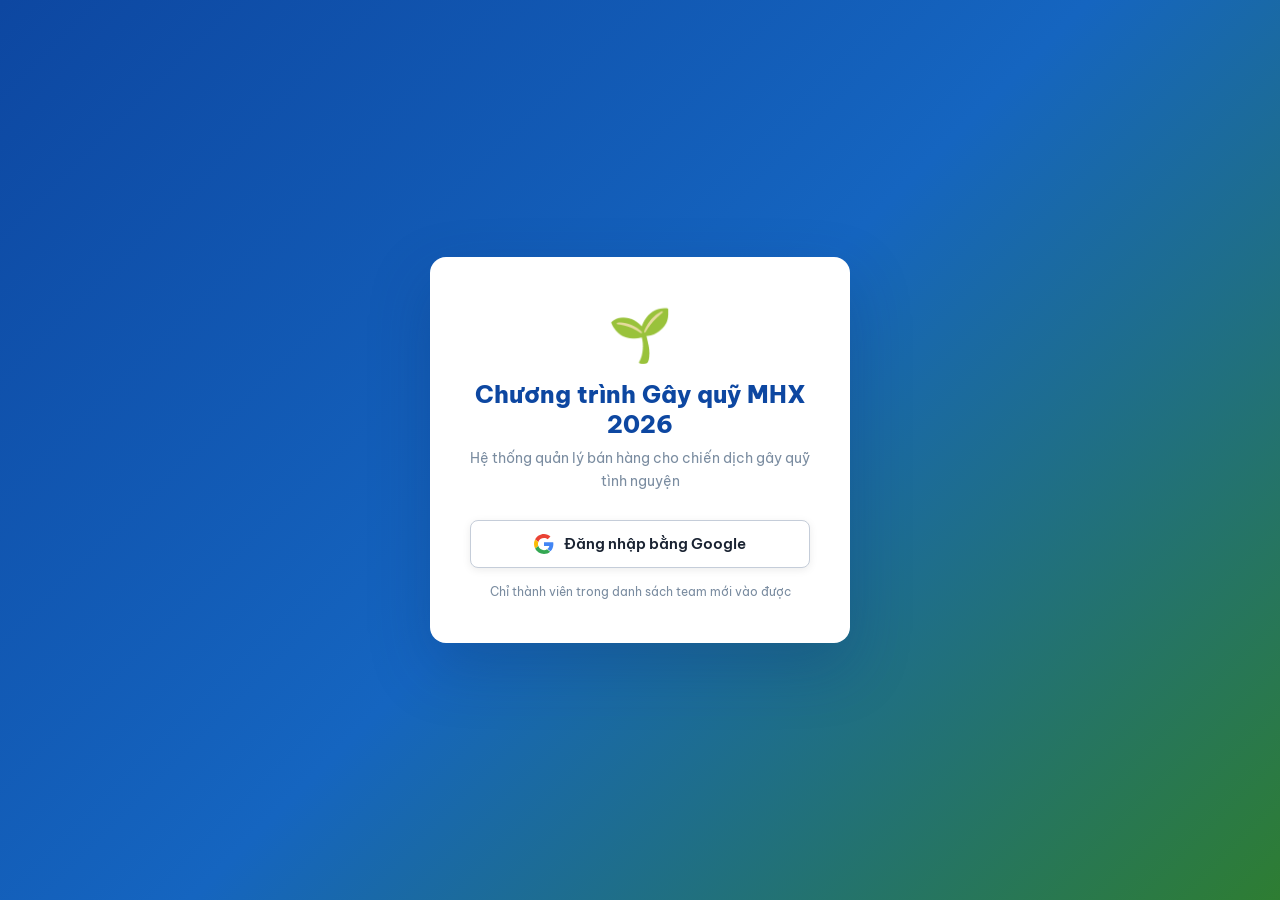
==== commit 7d35dffb: "Update index.html" ====
--- a/index.html
+++ b/index.html
@@ -3,20 +3,18 @@
 <head>
   <meta charset="UTF-8" />
   <meta name="viewport" content="width=device-width, initial-scale=1.0" />
-  <title>Chương trình gây quỹ — Quản Lý Bán Hàng</title>
+  <title>Chương trình Gây quỹ MHX 2026</title>
   <link rel="preconnect" href="https://fonts.googleapis.com" />
   <link rel="preconnect" href="https://fonts.gstatic.com" crossorigin />
-  <link href="https://fonts.googleapis.com/css2?family=Be+Vietnam+Pro:wght@400;500;600;700;800&display=swap" rel="stylesheet" />
+  <link href="https://fonts.googleapis.com/css2?family=Be+Vietnam+Pro:ital,wght@0,300;0,400;0,500;0,600;0,700;0,800;1,400&display=swap" rel="stylesheet" />
   <script src="https://cdn.jsdelivr.net/npm/chart.js@4.4.0/dist/chart.umd.min.js"></script>
   <script src="https://cdnjs.cloudflare.com/ajax/libs/xlsx/0.18.5/xlsx.full.min.js"></script>
 
   <!-- Firebase SDKs -->
   <script type="module">
-    import { initializeApp }                          from "https://www.gstatic.com/firebasejs/10.12.0/firebase-app.js";
-    import { getAuth, GoogleAuthProvider, signInWithPopup, signOut, onAuthStateChanged }
-                                                      from "https://www.gstatic.com/firebasejs/10.12.0/firebase-auth.js";
-    import { getDatabase, ref, push, set, remove, onValue, off, get }
-                                                      from "https://www.gstatic.com/firebasejs/10.12.0/firebase-database.js";
+    import { initializeApp } from "https://www.gstatic.com/firebasejs/10.12.0/firebase-app.js";
+    import { getAuth, GoogleAuthProvider, signInWithPopup, signOut, onAuthStateChanged } from "https://www.gstatic.com/firebasejs/10.12.0/firebase-auth.js";
+    import { getDatabase, ref, push, set, remove, onValue, off, get } from "https://www.gstatic.com/firebasejs/10.12.0/firebase-database.js";
     window.__fbModules = { initializeApp, getAuth, GoogleAuthProvider, signInWithPopup, signOut, onAuthStateChanged, getDatabase, ref, push, set, remove, onValue, off, get };
   </script>
 
@@ -28,8 +26,8 @@
 <div id="loginScreen" class="login-screen">
   <div class="login-card">
     <div class="login-brand">🌱</div>
-    <h1 class="login-title">Quỹ Tình Nguyện</h1>
-    <p class="login-sub">Hệ thống quản lý bán hàng cho chiến dịch gây quỹ</p>
+    <h1 class="login-title">Chương trình Gây quỹ MHX 2026</h1>
+    <p class="login-sub">Hệ thống quản lý bán hàng cho chiến dịch gây quỹ tình nguyện</p>
     <div class="login-setup-warn" id="setupWarn" style="display:none">
       ⚠️ Chưa cấu hình Firebase. Xem file <code>app.js</code> và điền thông tin Firebase của bạn.
     </div>
@@ -47,39 +45,35 @@
     <div class="login-brand">👋</div>
     <h1 class="login-title">Xin chào!</h1>
     <p class="login-sub" id="verifyGreet">Bạn đã đăng nhập Google thành công.<br/>Vui lòng nhập tên thành viên để xác nhận.</p>
-
     <div class="verify-input-wrap">
       <input type="text" id="verifyNameInput" placeholder="Nhập tên của bạn trong team..." autocomplete="off" />
       <div class="verify-error" id="verifyError" style="display:none">
         ❌ Tên không có trong danh sách. Liên hệ admin để được thêm vào!
       </div>
     </div>
-
-    <button class="btn-primary" style="width:100%;padding:13px;font-size:15px;margin-top:4px" id="verifyBtn">
-      Xác nhận →
-    </button>
-    <button class="btn-ghost" style="width:100%;margin-top:8px" id="verifyLogoutBtn">
-      ← Đăng xuất & dùng tài khoản khác
-    </button>
+    <button class="btn-primary" style="width:100%;padding:13px;font-size:15px;margin-top:4px" id="verifyBtn">Xác nhận →</button>
+    <button class="btn-ghost" style="width:100%;margin-top:8px;color:#666" id="verifyLogoutBtn">← Đăng xuất & dùng tài khoản khác</button>
   </div>
 </div>
 
-<!-- ══ APP (hidden until logged in) ═════════════ -->
+<!-- ══ APP ═══════════════════════════════════════ -->
 <div id="appShell" style="display:none">
 
 <!-- SIDEBAR -->
 <aside class="sidebar" id="sidebar">
   <div class="sidebar-brand">
-    <div class="brand-icon">🌱</div>
+    <!-- LOGO: Thay LINK_LOGO_CUA_BAN bằng URL ảnh sau khi upload lên GitHub -->
+    <img class="brand-logo" src="https://raw.githubusercontent.com/datndcongviec-tech/banhangmhx2026/main/678846328_122160653762970758_4219473172697972335_n.jpg" alt="Logo MHX" onerror="this.style.display='none';this.nextElementSibling.style.display='flex'" />
+    <div class="brand-logo-fallback" style="display:none">🌱</div>
     <div>
-      <div class="brand-title">Quỹ Tình Nguyện</div>
-      <div class="brand-sub">Sales Dashboard</div>
+      <div class="brand-title">Chương trình Gây quỹ</div>
+      <div class="brand-name">MHX 2026</div>
     </div>
   </div>
 
   <nav class="sidebar-nav">
     <a href="#" class="nav-item active" data-page="dashboard"><span class="nav-icon">◈</span> Tổng Quan</a>
-    <a href="#" class="nav-item" data-page="sales"><span class="nav-icon">◉</span> Nhập Doanh Thu</a>
+    <a href="#" class="nav-item" data-page="sales"><span class="nav-icon">◉</span> Nhập Đơn Hàng</a>
     <a href="#" class="nav-item" data-page="products"><span class="nav-icon">◇</span> Sản Phẩm & Giá</a>
     <a href="#" class="nav-item" data-page="history"><span class="nav-icon">◎</span> Lịch Sử Bán Hàng</a>
     <a href="#" class="nav-item" data-page="report"><span class="nav-icon">◆</span> Báo Cáo & Xuất File</a>
@@ -129,12 +123,12 @@
         <div class="stat-delta" id="statTotalDelta">— hôm nay</div>
       </div>
       <div class="stat-card">
-        <div class="stat-label">Số Ca Bán</div>
+        <div class="stat-label">Tổng Số Đơn Hàng</div>
         <div class="stat-value" id="statSessions">0</div>
-        <div class="stat-delta">ca ghi nhận</div>
+        <div class="stat-delta">đơn đã ghi nhận</div>
       </div>
       <div class="stat-card">
-        <div class="stat-label">TB / Ca</div>
+        <div class="stat-label">TB / Đơn</div>
         <div class="stat-value" id="statAvg">0đ</div>
         <div class="stat-delta">doanh thu trung bình</div>
       </div>
@@ -155,7 +149,7 @@
       </div>
     </div>
     <div class="recent-card">
-      <div class="chart-title">Giao Dịch Gần Đây</div>
+      <div class="chart-title">Đơn Hàng Gần Đây</div>
       <table class="data-table">
         <thead><tr><th>Ngày</th><th>Ca</th><th>Sản phẩm</th><th>SL</th><th>Doanh thu</th><th>Người nhập</th></tr></thead>
         <tbody id="recentBody"></tbody>
@@ -166,7 +160,7 @@
   <!-- PAGE: SALES ENTRY -->
   <div class="page" id="page-sales">
     <div class="page-header">
-      <h1>Nhập <span class="accent">Doanh Thu</span></h1>
+      <h1>Nhập <span class="accent">Đơn Hàng</span></h1>
       <p class="page-sub">Ghi nhận kết quả ca bán hàng — lưu realtime lên cloud</p>
     </div>
     <div class="form-card">
@@ -196,18 +190,18 @@
       </div>
       <div class="items-section">
         <div class="items-header">
-          <span>🛒 Các mặt hàng bán được</span>
+          <span>🛒 Các mặt hàng trong đơn</span>
           <button class="btn-add-item" id="addItemBtn">+ Thêm mặt hàng</button>
         </div>
         <div id="saleItems"></div>
       </div>
       <div class="sale-summary">
-        <div class="summary-label">Tổng doanh thu ca này:</div>
+        <div class="summary-label">Tổng giá trị đơn hàng:</div>
         <div class="summary-value" id="saleTotalPreview">0đ</div>
       </div>
       <div class="form-actions">
         <button class="btn-secondary" id="clearSaleBtn">Xoá trắng</button>
-        <button class="btn-primary" id="saveSaleBtn">☁ Lưu lên Cloud</button>
+        <button class="btn-primary" id="saveSaleBtn">☁ Lưu đơn hàng</button>
       </div>
     </div>
   </div>
@@ -216,40 +210,69 @@
   <div class="page" id="page-products">
     <div class="page-header">
       <h1>Sản Phẩm <span class="accent">& Giá</span></h1>
-      <p class="page-sub">Danh mục dùng chung cho cả team</p>
-    </div>
-    <div class="form-card slim">
-      <div class="form-grid">
-        <div class="form-group">
-          <label>Tên sản phẩm</label>
-          <input type="text" id="prodName" placeholder="Vd: Trà sữa, Bánh mì..." />
-        </div>
-        <div class="form-group">
-          <label>Danh mục</label>
-          <select id="prodCategory">
-            <option value="Đồ uống">Đồ uống</option>
-            <option value="Đồ ăn">Đồ ăn</option>
-            <option value="Bánh">Bánh</option>
-            <option value="Khác">Khác</option>
-          </select>
-        </div>
-        <div class="form-group">
-          <label>Đơn giá (đ)</label>
-          <input type="number" id="prodPrice" placeholder="Vd: 25000" min="0" />
-        </div>
-        <div class="form-group" style="display:flex;align-items:flex-end;">
-          <button class="btn-primary full" id="addProductBtn">+ Thêm sản phẩm</button>
-        </div>
-      </div>
-    </div>
-    <div class="products-grid" id="productsGrid"></div>
+      <p class="page-sub">Danh mục menu dùng chung cho cả team</p>
+    </div>
+
+    <!-- Tabs -->
+    <div class="prod-tabs">
+      <button class="prod-tab active" data-tab="list">📋 Xem menu</button>
+      <button class="prod-tab" data-tab="manage">⚙ Quản lý sản phẩm</button>
+    </div>
+
+    <!-- Tab: Xem menu (giao diện Shopee) -->
+    <div class="prod-tab-content active" id="tabList">
+      <div class="menu-filter-bar">
+        <button class="menu-cat-btn active" data-cat="">Tất cả</button>
+        <button class="menu-cat-btn" data-cat="Đồ uống">Đồ uống</button>
+        <button class="menu-cat-btn" data-cat="Đồ ăn">Đồ ăn</button>
+        <button class="menu-cat-btn" data-cat="Bánh">Bánh</button>
+        <button class="menu-cat-btn" data-cat="Khác">Khác</button>
+      </div>
+      <div class="menu-grid" id="menuGrid"></div>
+    </div>
+
+    <!-- Tab: Quản lý -->
+    <div class="prod-tab-content" id="tabManage">
+      <div class="form-card slim">
+        <div class="manage-form-title" id="manageFormTitle">➕ Thêm sản phẩm mới</div>
+        <div class="form-grid">
+          <div class="form-group">
+            <label>Tên sản phẩm</label>
+            <input type="text" id="prodName" placeholder="Vd: Trà sữa, Bánh mì..." />
+          </div>
+          <div class="form-group">
+            <label>Danh mục</label>
+            <select id="prodCategory">
+              <option value="Đồ uống">Đồ uống</option>
+              <option value="Đồ ăn">Đồ ăn</option>
+              <option value="Bánh">Bánh</option>
+              <option value="Khác">Khác</option>
+            </select>
+          </div>
+          <div class="form-group">
+            <label>Đơn giá (đ)</label>
+            <input type="number" id="prodPrice" placeholder="Vd: 25000" min="0" />
+          </div>
+          <div class="form-group">
+            <label>Ảnh sản phẩm (URL)</label>
+            <input type="text" id="prodImage" placeholder="https://... hoặc để trống" />
+          </div>
+        </div>
+        <div class="form-actions">
+          <button class="btn-secondary" id="cancelEditBtn" style="display:none">Huỷ sửa</button>
+          <button class="btn-primary" id="addProductBtn">+ Thêm sản phẩm</button>
+        </div>
+      </div>
+
+      <div class="manage-list" id="manageList"></div>
+    </div>
   </div>
 
   <!-- PAGE: HISTORY -->
   <div class="page" id="page-history">
     <div class="page-header">
       <h1>Lịch Sử <span class="accent">Bán Hàng</span></h1>
-      <p class="page-sub">Toàn bộ các ca đã ghi nhận</p>
+      <p class="page-sub">Toàn bộ các đơn hàng đã ghi nhận</p>
     </div>
     <div class="filter-bar">
       <input type="date" id="filterFrom" />
@@ -298,7 +321,7 @@
     <div class="summary-table-card">
       <div class="chart-title">Tổng Kết Theo Ngày</div>
       <table class="data-table">
-        <thead><tr><th>Ngày</th><th>Số ca</th><th>Tổng doanh thu</th><th>TB/ca</th></tr></thead>
+        <thead><tr><th>Ngày</th><th>Số đơn</th><th>Tổng doanh thu</th><th>TB/đơn</th></tr></thead>
         <tbody id="summaryBody"></tbody>
       </table>
     </div>
@@ -322,9 +345,7 @@
   </div>
 </div>
 
-<!-- TOAST -->
 <div class="toast" id="toast"></div>
-
 <script type="module" src="app.js"></script>
 </body>
 </html>
